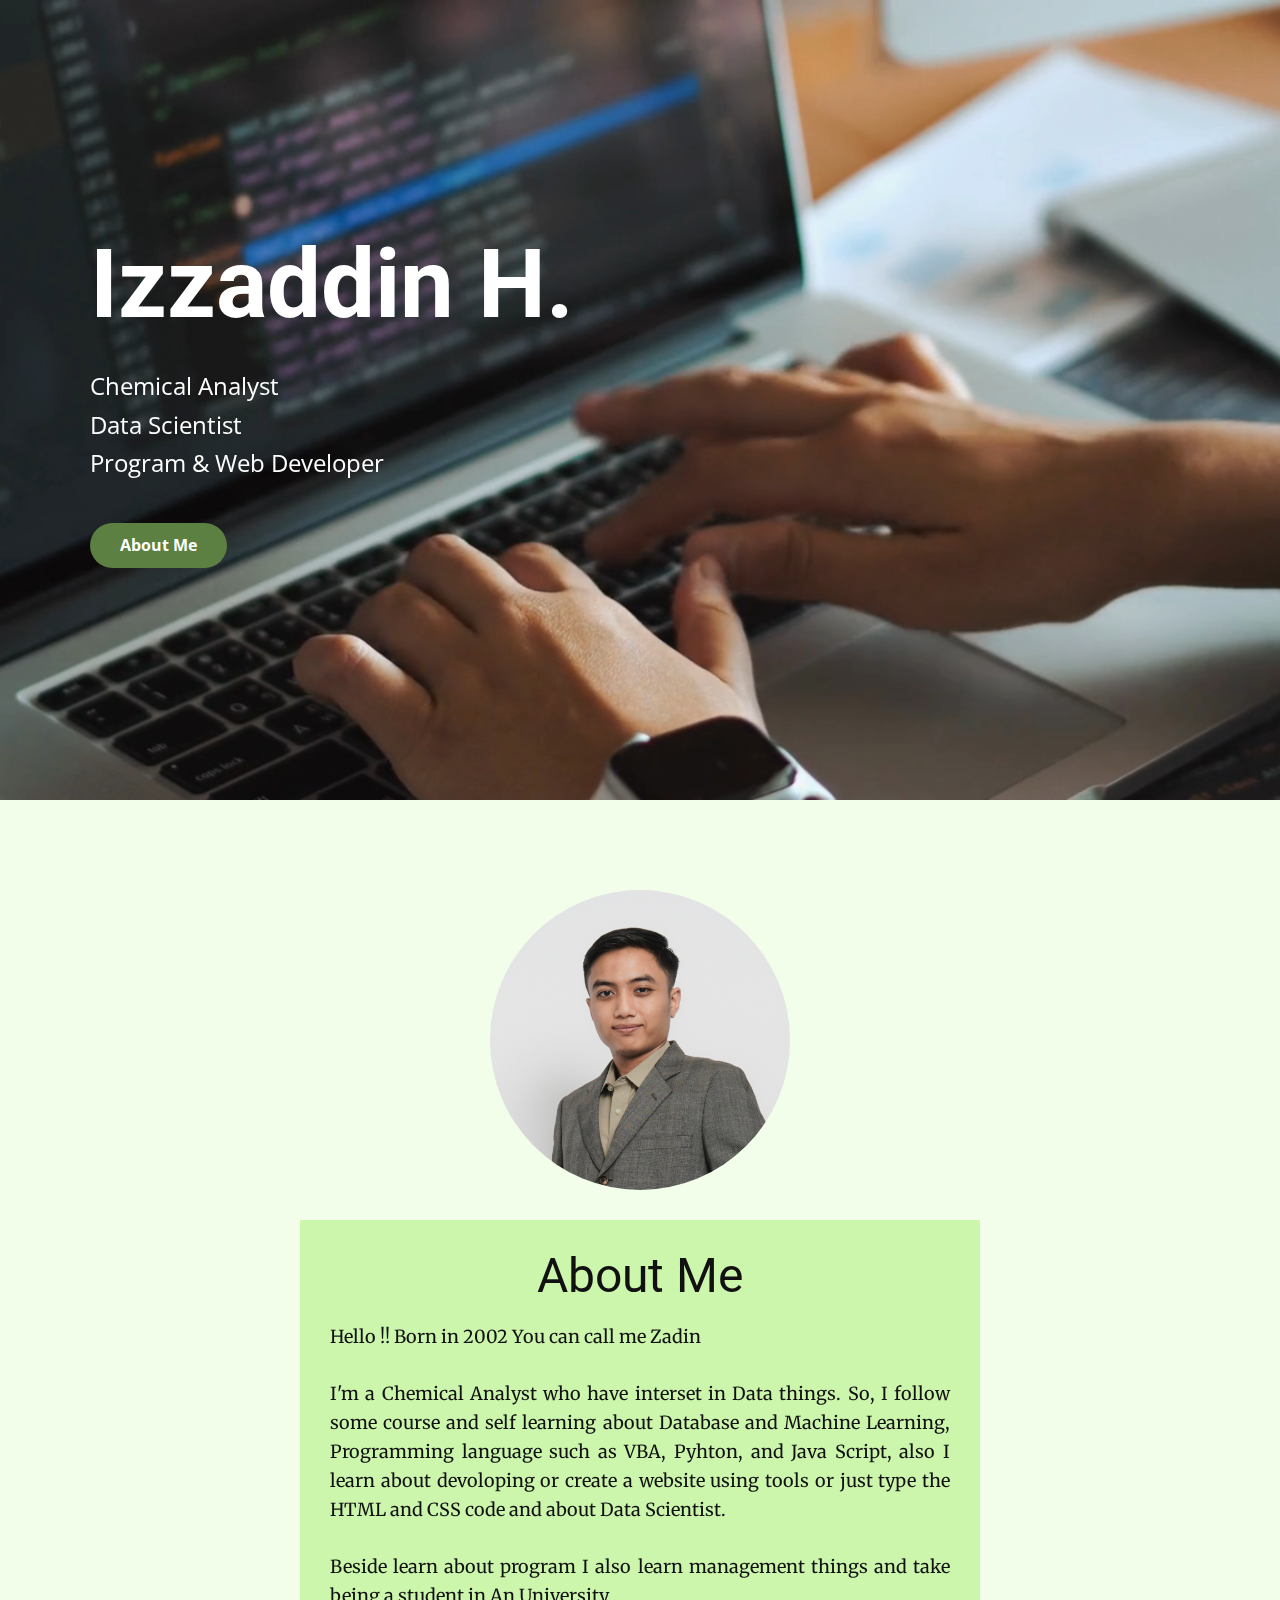
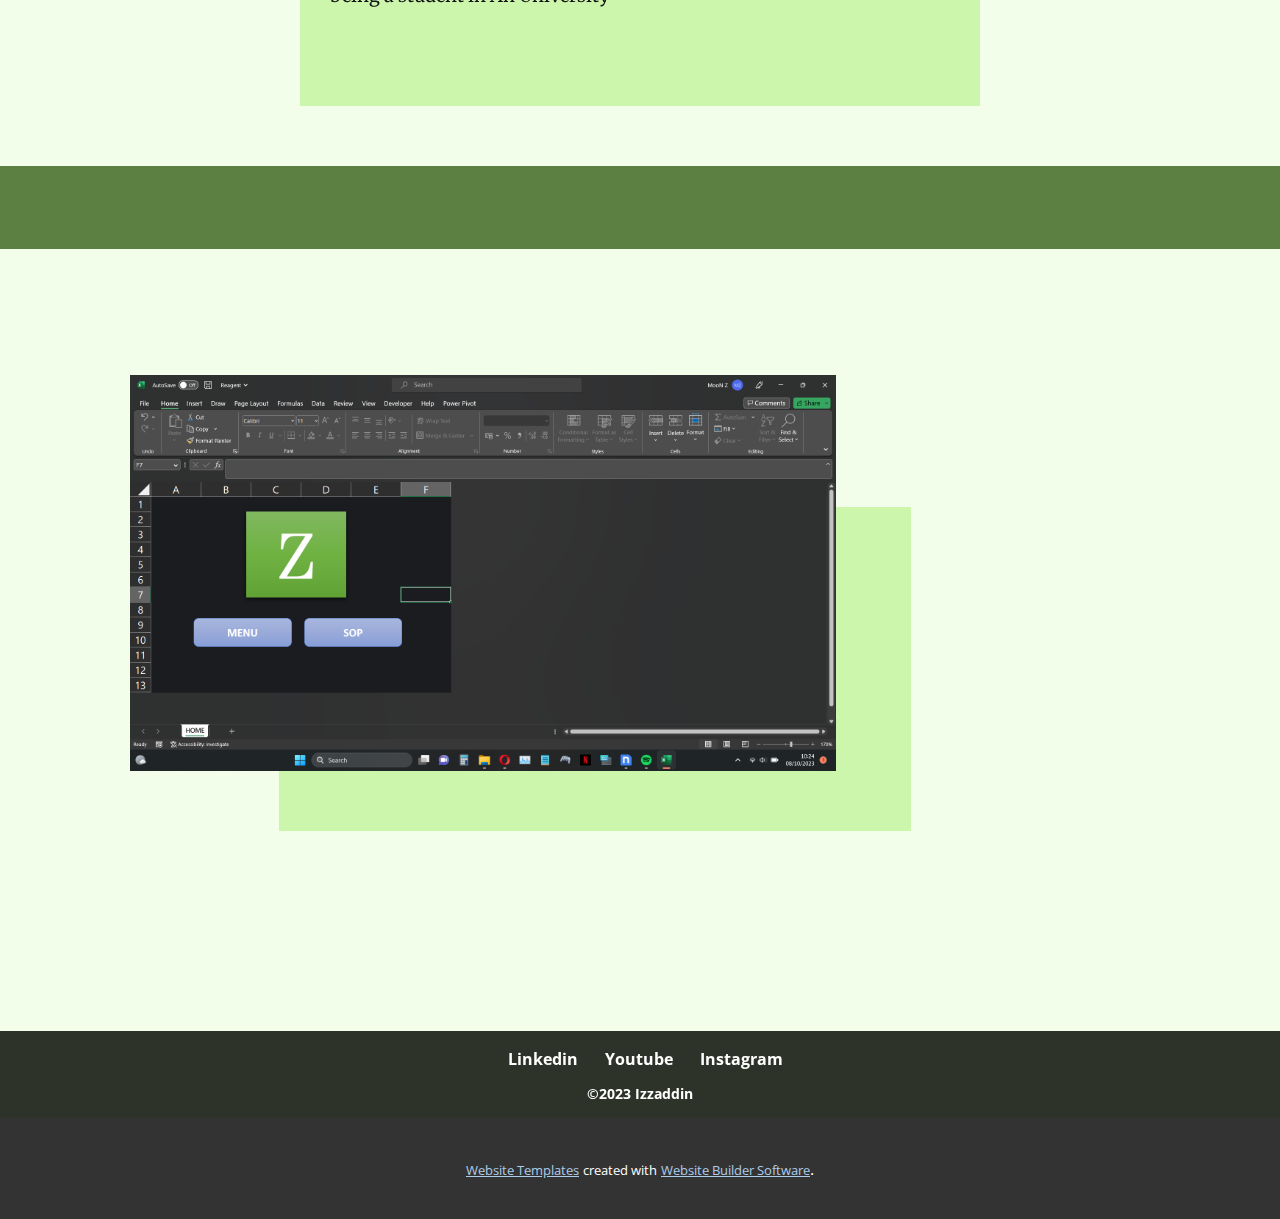
==== index.html @ aa5b0ee8 "Update index.html" ====
<!DOCTYPE html>
<html style="font-size: 16px;" lang="en"><head>
    <meta name="viewport" content="width=device-width, initial-scale=1.0">
    <meta charset="utf-8">
    <meta name="keywords" content="About Me, My Portofolio, Follow Me">
    <meta name="description" content="">
    <title>Home</title>
    <link rel="stylesheet" href="nicepage.css" media="screen">
<link rel="stylesheet" href="Home.css" media="screen">
    <script class="u-script" type="text/javascript" src="jquery.js" defer=""></script>
    <script class="u-script" type="text/javascript" src="nicepage.js" defer=""></script>
    <meta name="generator" content="Nicepage 5.19.2, nicepage.com">
    <link id="u-theme-google-font" rel="stylesheet" href="https://fonts.googleapis.com/css?family=Roboto:100,100i,300,300i,400,400i,500,500i,700,700i,900,900i|Open+Sans:300,300i,400,400i,500,500i,600,600i,700,700i,800,800i">
    <link id="u-page-google-font" rel="stylesheet" href="https://fonts.googleapis.com/css?family=Merriweather:300,300i,400,400i,700,700i,900,900i">
    
    
    
    
    
    
    
    <script type="application/ld+json">{
		"@context": "http://schema.org",
		"@type": "Organization",
		"name": ""
}</script>
    <meta name="theme-color" content="#478ac9">
    <meta property="og:title" content="Home">
    <meta property="og:type" content="website">
  <meta data-intl-tel-input-cdn-path="intlTelInput/"></head>
  <body data-home-page="Home.html" data-home-page-title="Home" data-path-to-root="./" class="u-body u-overlap u-xl-mode" data-lang="en">
    <section class="u-align-left u-clearfix u-uploaded-video u-video u-section-1" src="" id="sec-8041">
      <div class="u-background-video u-expanded" style="">
        <div class="embed-responsive">
          <video class="embed-responsive-item" data-autoplay="1" loop="" muted="1" autoplay="autoplay" playsinline="">
            <source src="files/Cover-720.mp4" type="video/mp4">
            <p>Your browser does not support HTML5 video.</p>
          </video>
        </div>
        <div class="u-video-shading"></div>
      </div>
      <div class="u-clearfix u-sheet u-valign-middle u-sheet-1">
        <h1 class="u-text u-text-body-alt-color u-text-default u-title u-text-1">Izzaddin H.</h1>
        <p class="u-large-text u-text u-text-body-alt-color u-text-variant u-text-2">Chemical Analyst<br>Data Scientist<br>Program &amp; Web Developer
        </p>



        <!-- Trigger/Open The Modal -->
<button id="myBtn" class="u-border-none u-btn u-btn-round u-button-style u-hover-palette-4-light-1 u-palette-4-dark-2 u-radius-50 u-text-hover-black u-btn-1">About Me</button>

<!-- The Modal -->
<div id="myModal" class="u-clearfix u-palette-4-light-3 u-section-2 modal">

  <!-- Modal content -->
  <div class="modal-content">
    <span class="close">&times;</span>
    <div class="u-clearfix u-sheet u-valign-middle u-sheet-1">
        <div class="custom-expanded data-layout-selected u-clearfix u-gutter-0 u-layout-wrap u-layout-wrap-1">
          <div class="u-gutter-0 u-layout">
            <div class="u-layout-col">
              <div class="u-align-center u-container-style u-layout-cell u-shape-rectangle u-size-30 u-layout-cell-1">
                <div class="u-container-layout u-valign-middle u-container-layout-1">
                  <div alt="" class="u-image u-image-circle u-image-1" src="" data-image-width="1080" data-image-height="1080"></div>
                </div>
              </div>
              <div class="u-container-style u-layout-cell u-palette-4-light-2 u-size-30 u-layout-cell-2">
                <div class="u-container-layout u-container-layout-2">
    <h2 class="u-align-left u-text u-text-default u-text-1">About Me</h2>
                  <p class="u-align-justify u-custom-font u-font-merriweather u-text u-text-2">Hello !! Born in 2002 You can call me Zadin<br>
                    <br>I'm a Chemical Analyst who have interset in Data things. So, I follow some course and self learning about Database and Machine Learning, Programming language such as VBA, Pyhton, and Java Script, also I learn about devoloping or create a website using tools or just type the HTML and CSS code and about Data Scientist. <br>
                    <br>Beside learn about program I also learn management things and take being a student in An University&nbsp;
                  </p>
  </div>

</div>




      </div>
    </section>
    <section class="u-clearfix u-palette-4-light-3 u-section-2" id="sec-87c2">
      <div class="u-clearfix u-sheet u-valign-middle-lg u-valign-middle-md u-valign-middle-sm u-valign-middle-xl u-sheet-1">
        <div class="data-layout-selected u-clearfix u-expanded-width-xs u-gutter-0 u-layout-wrap u-layout-wrap-1">
          <div class="u-gutter-0 u-layout">
            <div class="u-layout-col">
              <div class="u-align-center u-container-style u-layout-cell u-shape-rectangle u-size-30 u-layout-cell-1">
                <div class="u-container-layout u-valign-middle u-container-layout-1">
                  <div alt="" class="u-image u-image-circle u-image-1" src="" data-image-width="1080" data-image-height="1080"></div>
                </div>
              </div>
              <div class="u-container-style u-layout-cell u-palette-4-light-2 u-size-30 u-layout-cell-2">
                <div class="u-container-layout u-container-layout-2">
                  <h2 class="u-align-left u-text u-text-default u-text-1">About Me</h2>
                  <p class="u-align-justify u-custom-font u-font-merriweather u-text u-text-2">Hello !! Born in 2002 You can call me Zadin<br>
                    <br>I'm a Chemical Analyst who have interset in Data things. So, I follow some course and self learning about Database and Machine Learning, Programming language such as VBA, Pyhton, and Java Script, also I learn about devoloping or create a website using tools or just type the HTML and CSS code and about Data Scientist. <br>
                    <br>Beside learn about program I also learn management things and take being a student in An University&nbsp;
                  </p>
                </div>
              </div>
            </div>
          </div>
        </div>
      </div>
    </section>
    <section class="u-align-center u-clearfix u-palette-4-dark-2 u-section-3" id="carousel_3c12">
      <div class="u-clearfix u-sheet u-valign-middle-lg u-valign-middle-sm u-valign-middle-xs u-sheet-1">
        <h2 class="u-custom-font u-font-merriweather u-text u-text-default u-text-palette-4-light-3 u-text-1" data-animation-name="customAnimationIn" data-animation-duration="500">Last</h2>
        <h2 class="u-custom-font u-font-merriweather u-text u-text-default u-text-palette-4-light-3 u-text-2" data-animation-name="customAnimationIn" data-animation-duration="500" data-animation-delay="200">Case</h2>
      </div>
    </section>
    <section class="u-align-center u-clearfix u-palette-4-light-3 u-section-4" id="sec-4f89">
      <div class="u-clearfix u-sheet u-sheet-1">
        <h2 class="u-align-left u-custom-font u-font-merriweather u-text u-text-1" data-animation-name="customAnimationIn" data-animation-duration="4000">Case 1</h2>
        <h5 class="u-align-left u-custom-font u-font-merriweather u-text u-text-2" data-animation-name="customAnimationIn" data-animation-duration="1500" data-animation-delay="1000">Special Database For Chemical Storage</h5>
        <div class="custom-expanded u-palette-4-light-2 u-shape u-shape-rectangle u-shape-1"></div>
        <div class="custom-expanded u-carousel u-carousel-duration-500 u-gallery u-gallery-slider u-layout-carousel u-lightbox u-no-transition u-show-text-none u-gallery-1" id="carousel-e844" data-interval="3000" data-u-ride="carousel">
          <ol class="u-absolute-hcenter u-carousel-indicators u-hidden u-carousel-indicators-1">
            <li data-u-target="#carousel-e844" data-u-slide-to="0" class="u-active u-grey-70 u-shape-circle" style="width: 10px; height: 10px;"></li>
            <li data-u-target="#carousel-e844" data-u-slide-to="1" class="u-grey-70 u-shape-circle" style="width: 10px; height: 10px;"></li>
            <li data-u-target="#carousel-e844" data-u-slide-to="2" class="u-grey-70 u-shape-circle" style="width: 10px; height: 10px;"></li>
            <li data-u-target="#carousel-e844" data-u-slide-to="3" class="u-grey-70 u-shape-circle" style="width: 10px; height: 10px;"></li>
          </ol>
          <div class="u-carousel-inner u-gallery-inner" role="listbox">
            <div class="u-active u-carousel-item u-gallery-item u-carousel-item-1">
              <div class="u-back-slide" data-image-width="1920" data-image-height="1080">
                <img class="u-back-image u-expanded u-back-image-1" src="images/Screenshot28.png">
              </div>
              <div class="u-align-center u-over-slide u-shading u-valign-bottom-lg u-valign-bottom-md u-valign-bottom-sm u-valign-bottom-xl u-over-slide-1"></div>
            </div>
            <div class="u-carousel-item u-gallery-item u-carousel-item-2">
              <div class="u-back-slide" data-image-width="1920" data-image-height="1080">
                <img class="u-back-image u-expanded" src="images/Screenshot30.png">
              </div>
              <div class="u-align-center u-over-slide u-shading u-valign-bottom-lg u-valign-bottom-md u-valign-bottom-sm u-valign-bottom-xl u-over-slide-2">
                <h3 class="u-gallery-heading">Sample Title</h3>
                <p class="u-gallery-text">Sample Text</p>
              </div>
            </div>
            <div class="u-carousel-item u-gallery-item u-carousel-item-3" data-image-width="1920" data-image-height="1080">
              <div class="u-back-slide">
                <img class="u-back-image u-expanded u-back-image-3" src="images/Screenshot29.png">
              </div>
              <div class="u-align-center u-over-slide u-shading u-valign-bottom-lg u-valign-bottom-md u-valign-bottom-sm u-valign-bottom-xl u-over-slide-3">
                <h3 class="u-gallery-heading">Sample Title</h3>
                <p class="u-gallery-text">Sample Text</p>
              </div>
              <style data-mode="XL" data-visited="true"></style>
              <style data-mode="LG" data-visited="true"></style>
              <style data-mode="MD" data-visited="true"></style>
              <style data-mode="SM" data-visited="true"></style>
              <style data-mode="XS" data-visited="true"></style>
            </div>
            <div class="u-carousel-item u-gallery-item u-carousel-item-4" data-image-width="1920" data-image-height="1080">
              <div class="u-back-slide">
                <img class="u-back-image u-expanded" src="images/Screenshot31.png">
              </div>
              <div class="u-align-center u-over-slide u-shading u-valign-bottom-lg u-valign-bottom-md u-valign-bottom-sm u-valign-bottom-xl u-over-slide-4">
                <h3 class="u-gallery-heading">Sample Title</h3>
                <p class="u-gallery-text">Sample Text</p>
              </div>
              <style data-mode="XL" data-visited="true"></style>
              <style data-mode="LG" data-visited="true"></style>
              <style data-mode="MD" data-visited="true"></style>
              <style data-mode="SM" data-visited="true"></style>
              <style data-mode="XS" data-visited="true"></style>
            </div>
          </div>
          <a class="u-absolute-vcenter u-carousel-control u-carousel-control-prev u-grey-70 u-hidden u-icon-circle u-opacity u-opacity-70 u-spacing-10 u-text-white u-carousel-control-1" href="#carousel-e844" role="button" data-u-slide="prev">
            <span aria-hidden="true">
              <svg viewBox="0 0 451.847 451.847"><path d="M97.141,225.92c0-8.095,3.091-16.192,9.259-22.366L300.689,9.27c12.359-12.359,32.397-12.359,44.751,0
c12.354,12.354,12.354,32.388,0,44.748L173.525,225.92l171.903,171.909c12.354,12.354,12.354,32.391,0,44.744
c-12.354,12.365-32.386,12.365-44.745,0l-194.29-194.281C100.226,242.115,97.141,234.018,97.141,225.92z"></path></svg>
            </span>
            <span class="sr-only">
              <svg viewBox="0 0 451.847 451.847"><path d="M97.141,225.92c0-8.095,3.091-16.192,9.259-22.366L300.689,9.27c12.359-12.359,32.397-12.359,44.751,0
c12.354,12.354,12.354,32.388,0,44.748L173.525,225.92l171.903,171.909c12.354,12.354,12.354,32.391,0,44.744
c-12.354,12.365-32.386,12.365-44.745,0l-194.29-194.281C100.226,242.115,97.141,234.018,97.141,225.92z"></path></svg>
            </span>
          </a>
          <a class="u-absolute-vcenter u-carousel-control u-carousel-control-next u-grey-70 u-hidden u-icon-circle u-opacity u-opacity-70 u-spacing-10 u-text-white u-carousel-control-2" href="#carousel-e844" role="button" data-u-slide="next">
            <span aria-hidden="true">
              <svg viewBox="0 0 451.846 451.847"><path d="M345.441,248.292L151.154,442.573c-12.359,12.365-32.397,12.365-44.75,0c-12.354-12.354-12.354-32.391,0-44.744
L278.318,225.92L106.409,54.017c-12.354-12.359-12.354-32.394,0-44.748c12.354-12.359,32.391-12.359,44.75,0l194.287,194.284
c6.177,6.18,9.262,14.271,9.262,22.366C354.708,234.018,351.617,242.115,345.441,248.292z"></path></svg>
            </span>
            <span class="sr-only">
              <svg viewBox="0 0 451.846 451.847"><path d="M345.441,248.292L151.154,442.573c-12.359,12.365-32.397,12.365-44.75,0c-12.354-12.354-12.354-32.391,0-44.744
L278.318,225.92L106.409,54.017c-12.354-12.359-12.354-32.394,0-44.748c12.354-12.359,32.391-12.359,44.75,0l194.287,194.284
c6.177,6.18,9.262,14.271,9.262,22.366C354.708,234.018,351.617,242.115,345.441,248.292z"></path></svg>
            </span>
          </a>
        </div>
      </div>
    </section>
    <section class="u-align-center u-clearfix u-palette-4-light-3 u-section-5" id="sec-1b21">
      <div class="u-clearfix u-sheet u-valign-middle-md u-valign-middle-sm u-valign-middle-xs u-sheet-1">
        <h1 class="u-custom-font u-font-merriweather u-text u-text-default u-text-1" data-animation-name="customAnimationIn" data-animation-duration="500">Soon</h1>
        <h1 class="u-custom-font u-font-merriweather u-text u-text-default u-text-2" data-animation-name="customAnimationIn" data-animation-duration="1000">Case</h1>
        <h1 class="u-custom-font u-font-merriweather u-text u-text-default u-text-3" data-animation-name="customAnimationIn" data-animation-duration="1500">More</h1>
      </div>
    </section>
    <style class="u-overlap-style">.u-overlap:not(.u-sticky-scroll) .u-header {
background-color: #000000 !important
}</style>
    
    
    
    <footer class="u-align-center u-clearfix u-footer u-palette-4-dark-3 u-footer" id="sec-7262"><div class="u-clearfix u-sheet u-valign-middle-xs u-sheet-1">
        <div class="u-list u-list-1">
          <div class="u-repeater u-repeater-1">
            <div class="u-container-style u-list-item u-repeater-item">
              <div class="u-container-layout u-similar-container u-container-layout-1">
                <a href="https://nicepage.com/c/sale-website-templates" class="u-active-none u-align-center u-border-none u-btn u-button-style u-custom-item u-hover-feature u-hover-none u-none u-text-body-alt-color u-text-hover-white u-btn-1">Linkedin</a>
              </div>
            </div>
            <div class="u-container-style u-list-item u-repeater-item">
              <div class="u-container-layout u-similar-container u-container-layout-2">
                <a href="https://nicepage.com/c/sale-website-templates" class="u-active-none u-border-none u-btn u-button-style u-custom-item u-hover-feature u-hover-none u-none u-text-body-alt-color u-text-hover-white u-btn-2">Youtube</a>
              </div>
            </div>
            <div class="u-container-style u-list-item u-repeater-item">
              <div class="u-container-layout u-similar-container u-container-layout-3">
                <a href="https://www.instagram.com/izzaddin_h/" class="u-active-none u-border-none u-btn u-button-style u-custom-item u-hover-feature u-hover-none u-none u-text-body-alt-color u-text-hover-white u-btn-3" target="_blank">Instagram</a>
              </div>
            </div>
          </div>
        </div>
        <p class="u-small-text u-text u-text-variant u-text-white u-text-1">©2023 Izzaddin<br>
        </p>
      </div></footer>
    <section class="u-backlink u-clearfix u-grey-80">
      <a class="u-link" href="https://nicepage.com/website-templates" target="_blank">
        <span>Website Templates</span>
      </a>
      <p class="u-text">
        <span>created with</span>
      </p>
      <a class="u-link" href="" target="_blank">
        <span>Website Builder Software</span>
      </a>. 
    </section>
  
<script>
// Get the modal
var modal = document.getElementById("myModal");

// Get the button that opens the modal
var btn = document.getElementById("myBtn");

// Get the <span> element that closes the modal
var span = document.getElementsByClassName("close")[0];

// When the user clicks the button, open the modal 
btn.onclick = function() {
  modal.style.display = "block";
}

// When the user clicks on <span> (x), close the modal
span.onclick = function() {
  modal.style.display = "none";
}

// When the user clicks anywhere outside of the modal, close it
window.onclick = function(event) {
  if (event.target == modal) {
    modal.style.display = "none";
  }
}
</script>
  
</body></html>
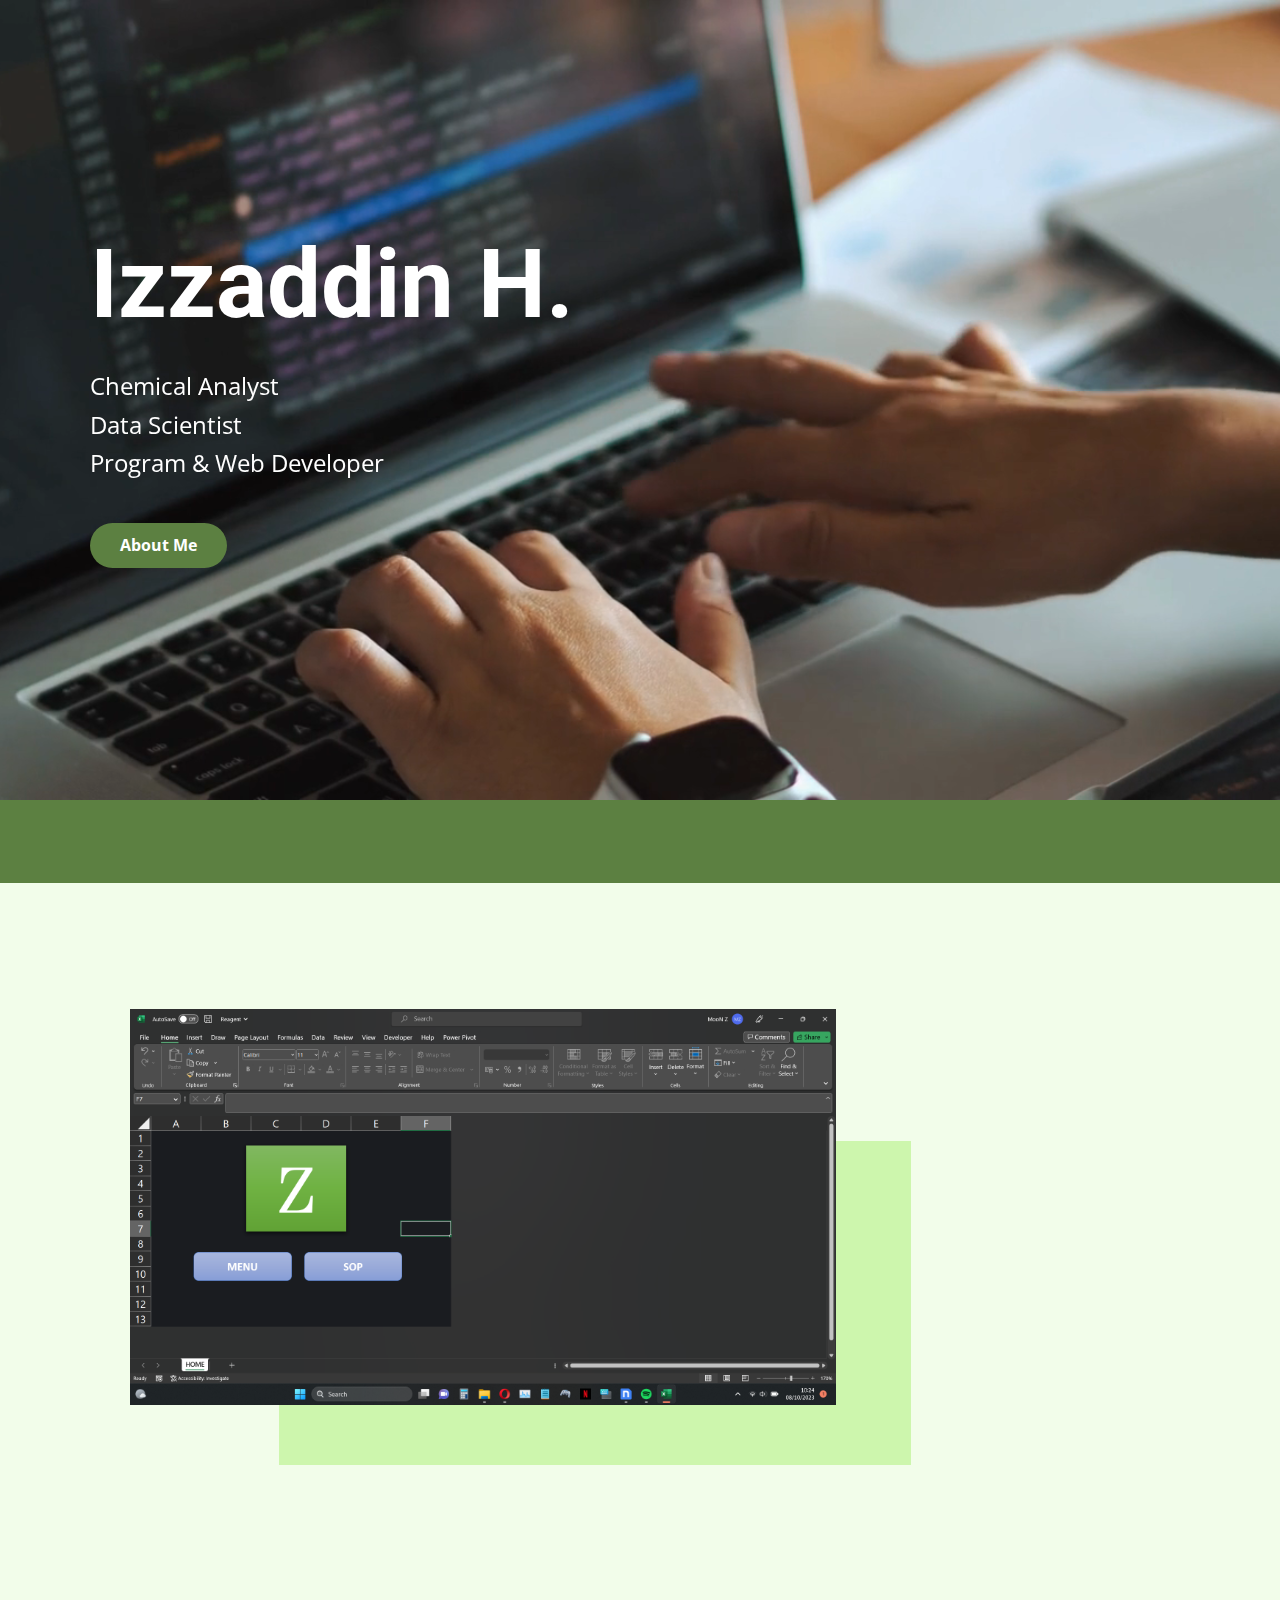
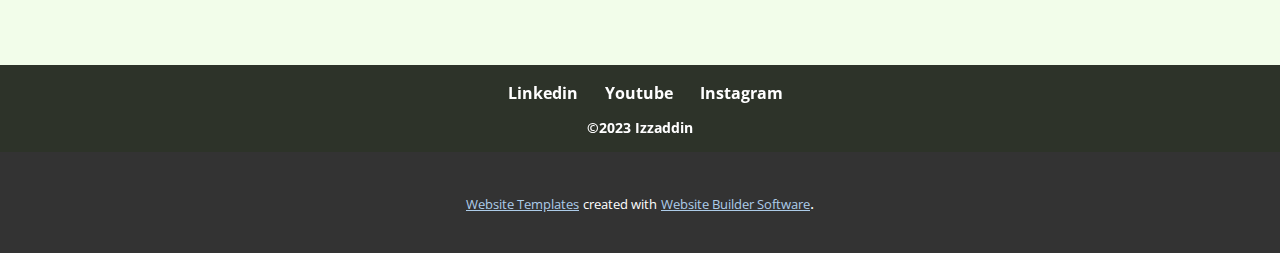
==== commit 142d8b54: "Update index.html" ====
--- a/index.html
+++ b/index.html
@@ -80,30 +80,7 @@
 
       </div>
     </section>
-    <section class="u-clearfix u-palette-4-light-3 u-section-2" id="sec-87c2">
-      <div class="u-clearfix u-sheet u-valign-middle-lg u-valign-middle-md u-valign-middle-sm u-valign-middle-xl u-sheet-1">
-        <div class="data-layout-selected u-clearfix u-expanded-width-xs u-gutter-0 u-layout-wrap u-layout-wrap-1">
-          <div class="u-gutter-0 u-layout">
-            <div class="u-layout-col">
-              <div class="u-align-center u-container-style u-layout-cell u-shape-rectangle u-size-30 u-layout-cell-1">
-                <div class="u-container-layout u-valign-middle u-container-layout-1">
-                  <div alt="" class="u-image u-image-circle u-image-1" src="" data-image-width="1080" data-image-height="1080"></div>
-                </div>
-              </div>
-              <div class="u-container-style u-layout-cell u-palette-4-light-2 u-size-30 u-layout-cell-2">
-                <div class="u-container-layout u-container-layout-2">
-                  <h2 class="u-align-left u-text u-text-default u-text-1">About Me</h2>
-                  <p class="u-align-justify u-custom-font u-font-merriweather u-text u-text-2">Hello !! Born in 2002 You can call me Zadin<br>
-                    <br>I'm a Chemical Analyst who have interset in Data things. So, I follow some course and self learning about Database and Machine Learning, Programming language such as VBA, Pyhton, and Java Script, also I learn about devoloping or create a website using tools or just type the HTML and CSS code and about Data Scientist. <br>
-                    <br>Beside learn about program I also learn management things and take being a student in An University&nbsp;
-                  </p>
-                </div>
-              </div>
-            </div>
-          </div>
-        </div>
-      </div>
-    </section>
+    
     <section class="u-align-center u-clearfix u-palette-4-dark-2 u-section-3" id="carousel_3c12">
       <div class="u-clearfix u-sheet u-valign-middle-lg u-valign-middle-sm u-valign-middle-xs u-sheet-1">
         <h2 class="u-custom-font u-font-merriweather u-text u-text-default u-text-palette-4-light-3 u-text-1" data-animation-name="customAnimationIn" data-animation-duration="500">Last</h2>
--- a/nicepage.css
+++ b/nicepage.css
@@ -29374,56 +29374,6 @@
   color: #111111 !important;
   background-color: #d6f9be !important;
 }
-
-
-
-.u-palette-4-light-3z,
-.u-body.u-palette-4-light-3z,
-section.u-palette-4-light-3z:before,
-.u-palette-4-light-3z > .u-audio-main-layout-wrapper:before,
-.u-palette-4-light-3z > .u-container-layout:before,
-.u-palette-4-light-3z > .u-inner-container-layout:before,
-.u-palette-4-light-3z.u-sidenav:before,
-.u-container-layout.u-container-layout.u-palette-4-light-3z:before,
-.u-table-alt-palette-4-light-3 tr:nth-child(even) {
-  color: #111111;
-  background-color: #000000b8;
-}
-.u-input.u-palette-4-light-3z,
-.u-field-input.u-palette-4-light-3z,
-.u-button-style.u-palette-4-light-3z,
-.u-button-style.u-palette-4-light-3z[class*="u-border-"] {
-  color: #111111 !important;
-  background-color: #f2fdea !important;
-}
-.u-button-style.u-palette-4-light-3z:hover,
-.u-button-style.u-palette-4-light-3z[class*="u-border-"]:hover,
-.u-button-style.u-palette-4-light-3z:focus,
-.u-button-style.u-palette-4-light-3z[class*="u-border-"]:focus,
-.u-button-style.u-button-style.u-palette-4-light-3z:active,
-.u-button-style.u-button-style.u-palette-4-light-3z[class*="u-border-"]:active,
-.u-button-style.u-button-style.u-palette-4-light-3z.active,
-.u-button-style.u-button-style.u-palette-4-light-3z[class*="u-border-"].active,
-li.active > .u-button-style.u-button-style.u-palette-4-light-3z,
-li.active > .u-button-style.u-button-style.u-palette-4-light-3z[class*="u-border-"] {
-  color: #111111 !important;
-  background-color: #d6f9be !important;
-}
-
-
-
-
-
-
-
-
-
-
-
-
-
-
-
 .u-hover-palette-4-light-3:hover,
 .u-hover-palette-4-light-3[class*="u-border-"]:hover,
 .u-hover-palette-4-light-3:focus,
@@ -42126,4 +42076,4 @@
 
  /*begin-variables base-font-size*/ 
  html { font-size: 16px; }
- /*end-variables base-font-size*/+ /*end-variables base-font-size*/
--- a/Home.css
+++ b/Home.css
@@ -34,15 +34,6 @@
 }
 
 
-
-
-
-
-
-
-
-
-
 .u-section-1 .u-sheet-1 {
   min-height: 800px;
 }
@@ -193,12 +184,23 @@
 }
 
 @media (max-width: 575px) {
+  .u-section-2 .u-sheet-1 {
+    min-height: 858px;
+  }
+
   .u-section-2 .u-layout-wrap-1 {
-    width: 340px;
+    margin-bottom: 0;
+    margin-right: initial;
+    margin-left: initial;
+    width: auto;
   }
 
   .u-section-2 .u-layout-cell-1 {
-    min-height: 180px;
+    min-height: 276px;
+  }
+
+  .u-section-2 .u-layout-cell-2 {
+    min-height: 522px;
   }
 
   .u-section-2 .u-text-1 {
@@ -650,4 +652,4 @@
     margin-bottom: 35px;
     margin-left: 23px;
   }
-}+}
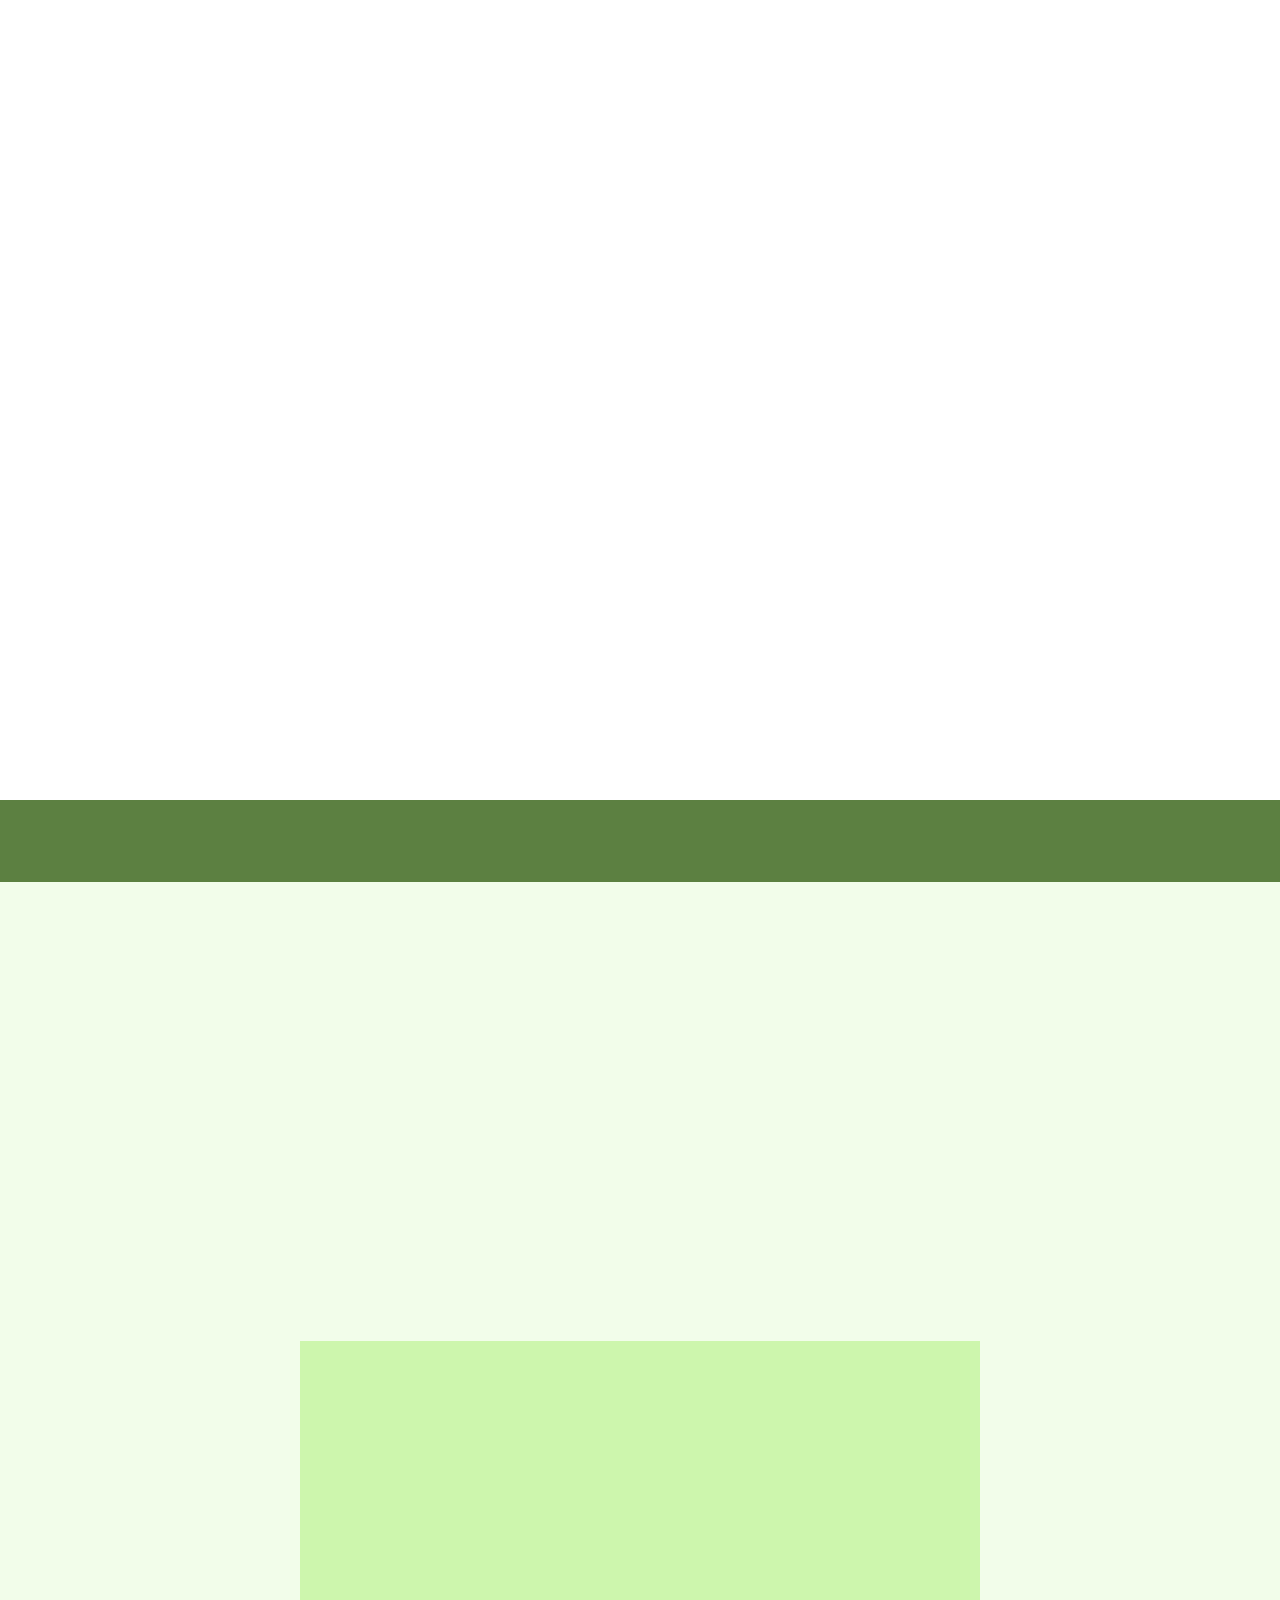
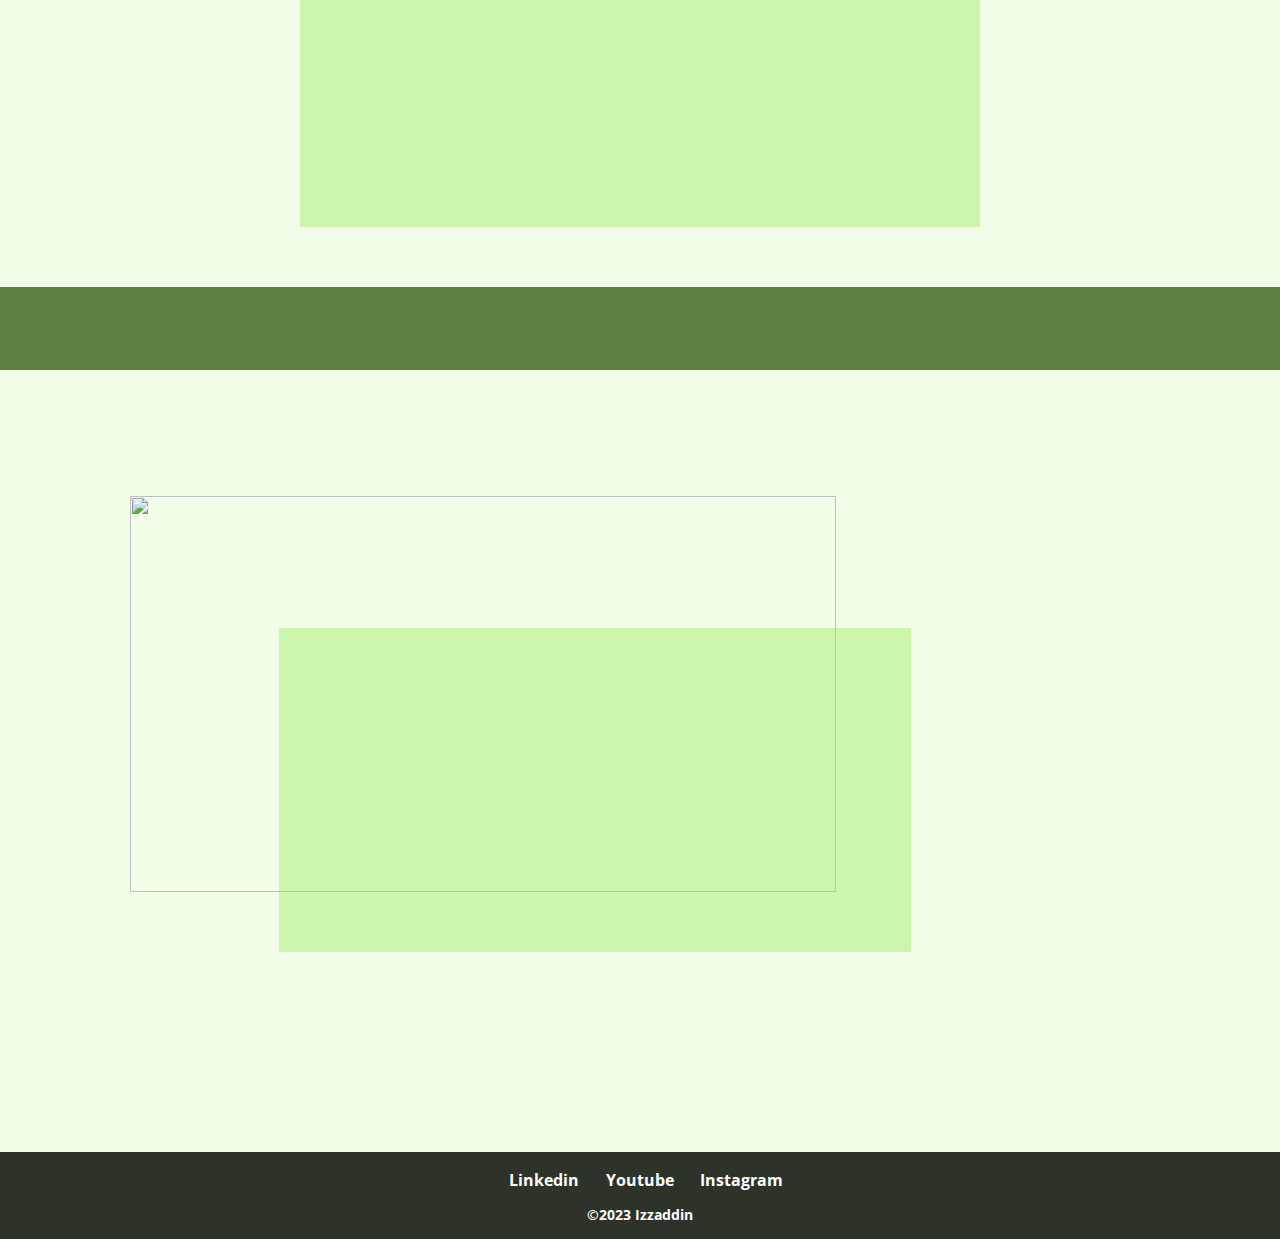
==== commit 65b1c089: "Add files via upload" ====
--- a/index.html
+++ b/index.html
@@ -12,6 +12,8 @@
     <meta name="generator" content="Nicepage 5.19.2, nicepage.com">
     <link id="u-theme-google-font" rel="stylesheet" href="https://fonts.googleapis.com/css?family=Roboto:100,100i,300,300i,400,400i,500,500i,700,700i,900,900i|Open+Sans:300,300i,400,400i,500,500i,600,600i,700,700i,800,800i">
     <link id="u-page-google-font" rel="stylesheet" href="https://fonts.googleapis.com/css?family=Merriweather:300,300i,400,400i,700,700i,900,900i">
+    
+    
     
     
     
@@ -39,55 +41,60 @@
         </div>
         <div class="u-video-shading"></div>
       </div>
-      <div class="u-clearfix u-sheet u-valign-middle u-sheet-1">
+      <div class="u-clearfix u-sheet u-valign-middle-lg u-valign-middle-md u-valign-middle-sm u-valign-middle-xs u-sheet-1">
         <h1 class="u-text u-text-body-alt-color u-text-default u-title u-text-1">Izzaddin H.</h1>
         <p class="u-large-text u-text u-text-body-alt-color u-text-variant u-text-2">Chemical Analyst<br>Data Scientist<br>Program &amp; Web Developer
         </p>
-
-
-
-        <!-- Trigger/Open The Modal -->
-<button id="myBtn" class="u-border-none u-btn u-btn-round u-button-style u-hover-palette-4-light-1 u-palette-4-dark-2 u-radius-50 u-text-hover-black u-btn-1">About Me</button>
-
-<!-- The Modal -->
-<div id="myModal" class="u-clearfix u-palette-4-light-3 u-section-2 modal">
-
-  <!-- Modal content -->
-  <div class="modal-content">
-    <span class="close">&times;</span>
-    <div class="u-clearfix u-sheet u-valign-middle u-sheet-1">
-        <div class="custom-expanded data-layout-selected u-clearfix u-gutter-0 u-layout-wrap u-layout-wrap-1">
+      </div>
+    </section>
+    <section class="u-align-center u-clearfix u-palette-4-dark-2 u-section-2" id="carousel_0b3c">
+      <div class="u-clearfix u-sheet u-valign-middle-md u-valign-middle-xl u-valign-middle-xs u-sheet-1">
+        <h2 class="u-custom-font u-font-merriweather u-text u-text-default u-text-palette-4-light-3 u-text-1" data-animation-name="customAnimationIn" data-animation-duration="500">About</h2>
+        <h2 class="u-custom-font u-font-merriweather u-text u-text-default u-text-palette-4-light-3 u-text-2" data-animation-name="customAnimationIn" data-animation-duration="500" data-animation-delay="200">Me</h2>
+      </div>
+    </section>
+    <section class="u-clearfix u-palette-4-light-3 u-section-3" id="sec-87c2">
+      <div class="u-clearfix u-sheet u-valign-middle-lg u-valign-middle-md u-valign-middle-sm u-valign-middle-xl u-sheet-1">
+        <div class="data-layout-selected u-clearfix u-expanded-width-xs u-gutter-0 u-layout-wrap u-layout-wrap-1">
           <div class="u-gutter-0 u-layout">
             <div class="u-layout-col">
               <div class="u-align-center u-container-style u-layout-cell u-shape-rectangle u-size-30 u-layout-cell-1">
-                <div class="u-container-layout u-valign-middle u-container-layout-1">
-                  <div alt="" class="u-image u-image-circle u-image-1" src="" data-image-width="1080" data-image-height="1080"></div>
+                <div class="u-container-layout u-container-layout-1">
+                  <div alt="" class="u-image u-image-circle u-image-1" src="" data-image-width="1080" data-image-height="1080" data-animation-name="customAnimationIn" data-animation-duration="1500"></div>
+                  <div class="u-social-icons u-spacing-10 u-social-icons-1" data-animation-name="customAnimationIn" data-animation-duration="3000">
+                    <a class="u-social-url" title="Linkedin" target="_blank" href="https://www.linkedin.com/in/izzaddin-h/"><span class="u-file-icon u-icon u-social-facebook u-social-icon u-icon-1"><img src="images/4494497.png" alt=""></span>
+                    </a>
+                    <a class="u-social-url" title="Github" target="_blank" href="https://izzamoon.github.io/Z/"><span class="u-file-icon u-icon u-social-icon u-social-twitter u-icon-2"><img src="images/919847.png" alt=""></span>
+                    </a>
+                    <a class="u-social-url" title="instagram" target="_blank" href="https://www.instagram.com/izzaddin_h/"><span class="u-icon u-social-icon u-social-instagram u-icon-3"><svg class="u-svg-link" preserveAspectRatio="xMidYMin slice" viewBox="0 0 112 112" style=""><use xmlns:xlink="http://www.w3.org/1999/xlink" xlink:href="#svg-ac60"></use></svg><svg class="u-svg-content" viewBox="0 0 112 112" x="0" y="0" id="svg-ac60"><circle fill="currentColor" cx="56.1" cy="56.1" r="55"></circle><path fill="#FFFFFF" d="M55.9,38.2c-9.9,0-17.9,8-17.9,17.9C38,66,46,74,55.9,74c9.9,0,17.9-8,17.9-17.9C73.8,46.2,65.8,38.2,55.9,38.2
+z M55.9,66.4c-5.7,0-10.3-4.6-10.3-10.3c-0.1-5.7,4.6-10.3,10.3-10.3c5.7,0,10.3,4.6,10.3,10.3C66.2,61.8,61.6,66.4,55.9,66.4z"></path><path fill="#FFFFFF" d="M74.3,33.5c-2.3,0-4.2,1.9-4.2,4.2s1.9,4.2,4.2,4.2s4.2-1.9,4.2-4.2S76.6,33.5,74.3,33.5z"></path><path fill="#FFFFFF" d="M73.1,21.3H38.6c-9.7,0-17.5,7.9-17.5,17.5v34.5c0,9.7,7.9,17.6,17.5,17.6h34.5c9.7,0,17.5-7.9,17.5-17.5V38.8
+C90.6,29.1,82.7,21.3,73.1,21.3z M83,73.3c0,5.5-4.5,9.9-9.9,9.9H38.6c-5.5,0-9.9-4.5-9.9-9.9V38.8c0-5.5,4.5-9.9,9.9-9.9h34.5
+c5.5,0,9.9,4.5,9.9,9.9V73.3z"></path></svg></span>
+                    </a>
+                  </div>
                 </div>
               </div>
               <div class="u-container-style u-layout-cell u-palette-4-light-2 u-size-30 u-layout-cell-2">
                 <div class="u-container-layout u-container-layout-2">
-    <h2 class="u-align-left u-text u-text-default u-text-1">About Me</h2>
-                  <p class="u-align-justify u-custom-font u-font-merriweather u-text u-text-2">Hello !! Born in 2002 You can call me Zadin<br>
+                  <h2 class="u-align-left u-text u-text-default u-text-1" data-animation-name="customAnimationIn" data-animation-duration="2500" data-animation-delay="1000">About Me</h2>
+                  <p class="u-align-justify u-custom-font u-font-merriweather u-text u-text-2" data-animation-name="customAnimationIn" data-animation-duration="4000" data-animation-delay="1000">Hello !! Born in 2002 You can call me Zadin<br>
                     <br>I'm a Chemical Analyst who have interset in Data things. So, I follow some course and self learning about Database and Machine Learning, Programming language such as VBA, Pyhton, and Java Script, also I learn about devoloping or create a website using tools or just type the HTML and CSS code and about Data Scientist. <br>
                     <br>Beside learn about program I also learn management things and take being a student in An University&nbsp;
                   </p>
-  </div>
-
-</div>
-
-
-
-
-      </div>
-    </section>
-    
-    <section class="u-align-center u-clearfix u-palette-4-dark-2 u-section-3" id="carousel_3c12">
+                </div>
+              </div>
+            </div>
+          </div>
+        </div>
+      </div>
+    </section>
+    <section class="u-align-center u-clearfix u-palette-4-dark-2 u-section-4" id="carousel_3c12">
       <div class="u-clearfix u-sheet u-valign-middle-lg u-valign-middle-sm u-valign-middle-xs u-sheet-1">
         <h2 class="u-custom-font u-font-merriweather u-text u-text-default u-text-palette-4-light-3 u-text-1" data-animation-name="customAnimationIn" data-animation-duration="500">Last</h2>
         <h2 class="u-custom-font u-font-merriweather u-text u-text-default u-text-palette-4-light-3 u-text-2" data-animation-name="customAnimationIn" data-animation-duration="500" data-animation-delay="200">Case</h2>
       </div>
     </section>
-    <section class="u-align-center u-clearfix u-palette-4-light-3 u-section-4" id="sec-4f89">
+    <section class="u-align-center u-clearfix u-palette-4-light-3 u-section-5" id="sec-4f89">
       <div class="u-clearfix u-sheet u-sheet-1">
         <h2 class="u-align-left u-custom-font u-font-merriweather u-text u-text-1" data-animation-name="customAnimationIn" data-animation-duration="4000">Case 1</h2>
         <h5 class="u-align-left u-custom-font u-font-merriweather u-text u-text-2" data-animation-name="customAnimationIn" data-animation-duration="1500" data-animation-delay="1000">Special Database For Chemical Storage</h5>
@@ -171,7 +178,7 @@
         </div>
       </div>
     </section>
-    <section class="u-align-center u-clearfix u-palette-4-light-3 u-section-5" id="sec-1b21">
+    <section class="u-align-center u-clearfix u-palette-4-light-3 u-section-6" id="sec-1b21">
       <div class="u-clearfix u-sheet u-valign-middle-md u-valign-middle-sm u-valign-middle-xs u-sheet-1">
         <h1 class="u-custom-font u-font-merriweather u-text u-text-default u-text-1" data-animation-name="customAnimationIn" data-animation-duration="500">Soon</h1>
         <h1 class="u-custom-font u-font-merriweather u-text u-text-default u-text-2" data-animation-name="customAnimationIn" data-animation-duration="1000">Case</h1>
@@ -184,22 +191,23 @@
     
     
     
-    <footer class="u-align-center u-clearfix u-footer u-palette-4-dark-3 u-footer" id="sec-7262"><div class="u-clearfix u-sheet u-valign-middle-xs u-sheet-1">
-        <div class="u-list u-list-1">
+    
+    <footer class="u-align-center u-clearfix u-footer u-palette-4-dark-3 u-footer" id="sec-7262"><div class="u-clearfix u-sheet u-sheet-1">
+        <div class="u-align-center-xs u-list u-list-1">
           <div class="u-repeater u-repeater-1">
-            <div class="u-container-style u-list-item u-repeater-item">
+            <div class="u-container-align-center u-container-style u-list-item u-repeater-item">
               <div class="u-container-layout u-similar-container u-container-layout-1">
                 <a href="https://nicepage.com/c/sale-website-templates" class="u-active-none u-align-center u-border-none u-btn u-button-style u-custom-item u-hover-feature u-hover-none u-none u-text-body-alt-color u-text-hover-white u-btn-1">Linkedin</a>
               </div>
             </div>
-            <div class="u-container-style u-list-item u-repeater-item">
+            <div class="u-container-align-center u-container-style u-list-item u-repeater-item">
               <div class="u-container-layout u-similar-container u-container-layout-2">
-                <a href="https://nicepage.com/c/sale-website-templates" class="u-active-none u-border-none u-btn u-button-style u-custom-item u-hover-feature u-hover-none u-none u-text-body-alt-color u-text-hover-white u-btn-2">Youtube</a>
-              </div>
-            </div>
-            <div class="u-container-style u-list-item u-repeater-item">
+                <a href="https://nicepage.com/c/sale-website-templates" class="u-active-none u-align-center u-border-none u-btn u-button-style u-custom-item u-hover-feature u-hover-none u-none u-text-body-alt-color u-text-hover-white u-btn-2">Youtube</a>
+              </div>
+            </div>
+            <div class="u-container-align-center u-container-style u-list-item u-repeater-item">
               <div class="u-container-layout u-similar-container u-container-layout-3">
-                <a href="https://www.instagram.com/izzaddin_h/" class="u-active-none u-border-none u-btn u-button-style u-custom-item u-hover-feature u-hover-none u-none u-text-body-alt-color u-text-hover-white u-btn-3" target="_blank">Instagram</a>
+                <a href="https://www.instagram.com/izzaddin_h/" class="u-active-none u-align-center u-border-none u-btn u-button-style u-custom-item u-hover-feature u-hover-none u-none u-text-body-alt-color u-text-hover-white u-btn-3" target="_blank">Instagram</a>
               </div>
             </div>
           </div>
@@ -207,44 +215,5 @@
         <p class="u-small-text u-text u-text-variant u-text-white u-text-1">©2023 Izzaddin<br>
         </p>
       </div></footer>
-    <section class="u-backlink u-clearfix u-grey-80">
-      <a class="u-link" href="https://nicepage.com/website-templates" target="_blank">
-        <span>Website Templates</span>
-      </a>
-      <p class="u-text">
-        <span>created with</span>
-      </p>
-      <a class="u-link" href="" target="_blank">
-        <span>Website Builder Software</span>
-      </a>. 
-    </section>
   
-<script>
-// Get the modal
-var modal = document.getElementById("myModal");
-
-// Get the button that opens the modal
-var btn = document.getElementById("myBtn");
-
-// Get the <span> element that closes the modal
-var span = document.getElementsByClassName("close")[0];
-
-// When the user clicks the button, open the modal 
-btn.onclick = function() {
-  modal.style.display = "block";
-}
-
-// When the user clicks on <span> (x), close the modal
-span.onclick = function() {
-  modal.style.display = "none";
-}
-
-// When the user clicks anywhere outside of the modal, close it
-window.onclick = function(event) {
-  if (event.target == modal) {
-    modal.style.display = "none";
-  }
-}
-</script>
-  
-</body></html>
+</body></html>--- a/nicepage.css
+++ b/nicepage.css
@@ -41840,7 +41840,6 @@
 }
 
 .u-footer .u-repeater-1 {
-  min-height: 46px;
   grid-template-columns: calc(33.3333% - 3.33333px) calc(33.3333% - 3.33333px) calc(33.3333% - 3.33333px);
   grid-gap: 5px 5px;
 }
@@ -41853,9 +41852,9 @@
   transition-duration: 1.25s;
   text-shadow: 0px 0px 0px rgba(0,0,0,0);
   box-shadow: 0px 0 0 0 rgba(0,0,0,0);
+  font-weight: 700;
   transform: translateX(0px) translateY(0px) scale(1) rotate(0deg);
-  font-weight: 700;
-  margin: 0 -1px;
+  margin: 0 auto;
   padding: 0;
 }
 
@@ -41868,7 +41867,7 @@
   text-shadow: 0px 0px 0px rgba(0,0,0,0);
   box-shadow: 0px 0 0 0 rgba(0,0,0,0);
   font-weight: 700;
-  margin: 0 auto 0 0;
+  margin: 0 auto;
   padding: 0;
 }
 
@@ -41881,7 +41880,7 @@
   text-shadow: 0px 0px 0px rgba(0,0,0,0);
   box-shadow: 0px 0 0 0 rgba(0,0,0,0);
   font-weight: 700;
-  margin: 0 auto 0 0;
+  margin: 0 auto;
   padding: 0;
 }
 
@@ -41890,38 +41889,69 @@
   width: 417px;
   margin: 0 auto 9px;
 }
-@media (max-width: 1199px) {
+
+@media (max-width: 991px) {
+  .u-footer .u-list-1 {
+    width: 425px;
+  }
+
   .u-footer .u-repeater-1 {
+    grid-auto-columns: calc(33.3333% - 3.33333px);
+  }
+}
+@media (max-width: 767px) {
+  .u-footer .u-sheet-1 {
+    min-height: 88px;
+  }
+
+  .u-footer .u-list-1 {
+    margin-top: 6px;
+  }
+
+  .u-footer .u-repeater-1 {
+    grid-template-columns: 33.3333% 33.3333% 33.3333%;
+    grid-gap: 0px 0px;
+    grid-auto-columns: 33.3333%;
     min-height: 46px;
+  }
+
+  .u-footer .u-text-1 {
+    margin-bottom: 13px;
+  }
+}
+@media (max-width: 575px) {
+  .u-footer .u-sheet-1 {
+    min-height: 104px;
+  }
+
+  .u-footer .u-list-1 {
+    width: 287px;
+    margin-top: 15px;
+  }
+
+  .u-footer .u-repeater-1 {
+    min-height: 42px;
+  }
+
+  .u-footer .u-container-layout-1 {
+    padding-bottom: 6px;
   }
 
   .u-footer .u-btn-1 {
-    margin-left: -1px;
-    margin-right: -1px;
-  }
-}
-@media (max-width: 991px) {
-  .u-footer .u-repeater-1 {
-    min-height: 146px;
-    grid-template-columns: calc(50% - 2.5px) calc(50% - 2.5px);
-  }
-}
-@media (max-width: 767px) {
-  .u-footer .u-repeater-1 {
-    grid-template-columns: 100%;
-  }
-}
-@media (max-width: 575px) {
-  .u-footer .u-btn-2 {
-    transform: translateX(0px) translateY(0px) scale(1) rotate(0deg);
+    margin-left: 0;
   }
 
-  .u-footer .u-btn-3 {
-    transform: translateX(0px) translateY(0px) scale(1) rotate(0deg);
+  .u-footer .u-container-layout-2 {
+    padding-bottom: 6px;
+  }
+
+  .u-footer .u-container-layout-3 {
+    padding-bottom: 6px;
   }
 
   .u-footer .u-text-1 {
-    width: 340px;
+    width: auto;
+    margin: 9px 0 16px;
   }
 }
 .u-footer .u-btn-1, .u-footer .u-btn-1:before, .u-footer .u-btn-1 > .u-container-layout:before {
@@ -42076,4 +42106,4 @@
 
  /*begin-variables base-font-size*/ 
  html { font-size: 16px; }
- /*end-variables base-font-size*/
+ /*end-variables base-font-size*/--- a/Home.css
+++ b/Home.css
@@ -1,39 +1,3 @@
-/* Modal Content */
-.modal-content {
-  background-color: #f2fdea;
-  margin: auto;
-  padding: 20px;
-  width: 80%;
-}
-
-.modal {
-  display: none; /* Hidden by default */
-  position: fixed; /* Stay in place */
-  z-index: 1; /* Sit on top */
-  padding-top: 100px; /* Location of the box */
-  left: 0;
-  top: 0;
-  width: 100%; /* Full width */
-  height: 100%; /* Full height */
-  overflow: auto; /* Enable scroll if needed */
-}
-
-/* The Close Button */
-.close {
-  color: #626262;
-  float: right;
-  font-size: 75px;
-  font-weight: bold;
-}
-
-.close:hover,
-.close:focus {
-  color: #000;
-  text-decoration: none;
-  cursor: pointer;
-}
-
-
 .u-section-1 .u-sheet-1 {
   min-height: 800px;
 }
@@ -42,18 +6,11 @@
   font-size: 6rem;
   font-weight: 700;
   text-transform: none;
-  margin: 60px auto 0 20px;
+  margin: 232px auto 0 20px;
 }
 
 .u-section-1 .u-text-2 {
-  margin: 30px 97px 0 20px;
-}
-
-.u-section-1 .u-btn-1 {
-  background-image: none;
-  font-weight: 700;
-  text-transform: none;
-  margin: 40px 20px 60px;
+  margin: 30px 97px 60px 20px;
 }
 
 @media (max-width: 1199px) {
@@ -62,15 +19,13 @@
   }
 
   .u-section-1 .u-text-1 {
+    width: auto;
+    margin-top: 60px;
     margin-left: 0;
   }
 
   .u-section-1 .u-text-2 {
-    margin-right: 0;
-    margin-left: 0;
-  }
-
-  .u-section-1 .u-btn-1 {
+    width: auto;
     margin-left: 0;
     margin-right: 0;
   }
@@ -94,7 +49,7 @@
 
 @media (max-width: 575px) {
   .u-section-1 .u-sheet-1 {
-    min-height: 239px;
+    min-height: 500px;
   }
 
   .u-section-1 .u-text-1 {
@@ -105,23 +60,106 @@
 }
 
 .u-section-2 .u-sheet-1 {
+  min-height: 82px;
+}
+
+.u-section-2 .u-text-1 {
+  font-style: italic;
+  --animation-custom_in-translate_x: 0px;
+  --animation-custom_in-translate_y: 300px;
+  --animation-custom_in-opacity: 0;
+  --animation-custom_in-rotate: 0deg;
+  --animation-custom_in-scale: 1;
+  margin: 14px auto 0 460px;
+}
+
+.u-section-2 .u-text-2 {
+  font-style: italic;
+  --animation-custom_in-translate_x: 0px;
+  --animation-custom_in-translate_y: 300px;
+  --animation-custom_in-opacity: 0;
+  --animation-custom_in-rotate: 0deg;
+  --animation-custom_in-scale: 1;
+  margin: -53px auto 13px 609px;
+}
+
+@media (max-width: 1199px) {
+  .u-section-2 .u-text-1 {
+    width: auto;
+    margin-top: 15px;
+    margin-left: 358px;
+  }
+
+  .u-section-2 .u-text-2 {
+    width: auto;
+    margin-bottom: 14px;
+    margin-left: 512px;
+  }
+}
+
+@media (max-width: 991px) {
+  .u-section-2 .u-text-1 {
+    margin-left: 248px;
+  }
+
+  .u-section-2 .u-text-2 {
+    margin-bottom: 15px;
+    margin-left: 402px;
+  }
+}
+
+@media (max-width: 767px) {
+  .u-section-2 .u-sheet-1 {
+    min-height: 69px;
+  }
+
+  .u-section-2 .u-text-1 {
+    margin-left: 177px;
+  }
+
+  .u-section-2 .u-text-2 {
+    margin-top: -39px;
+    margin-right: 195px;
+    margin-left: auto;
+  }
+}
+
+@media (max-width: 575px) {
+  .u-section-2 .u-sheet-1 {
+    min-height: 62px;
+  }
+
+  .u-section-2 .u-text-1 {
+    margin-left: 99px;
+  }
+
+  .u-section-2 .u-text-2 {
+    margin-top: -33px;
+    margin-right: auto;
+    margin-left: 197px;
+  }
+} .u-section-3 {
+  background-image: none;
+}
+
+.u-section-3 .u-sheet-1 {
   min-height: 822px;
 }
 
-.u-section-2 .u-layout-wrap-1 {
+.u-section-3 .u-layout-wrap-1 {
   width: 680px;
   margin: 60px auto;
 }
 
-.u-section-2 .u-layout-cell-1 {
-  min-height: 360px;
-}
-
-.u-section-2 .u-container-layout-1 {
+.u-section-3 .u-layout-cell-1 {
+  min-height: 399px;
+}
+
+.u-section-3 .u-container-layout-1 {
   padding: 30px;
 }
 
-.u-section-2 .u-image-1 {
+.u-section-3 .u-image-1 {
   width: 300px;
   height: 300px;
   background-image: url("images/Untitleddesign.png");
@@ -129,92 +167,140 @@
   margin: 0 auto;
 }
 
-.u-section-2 .u-layout-cell-2 {
+.u-section-3 .u-social-icons-1 {
+  height: 77px;
+  min-height: 16px;
+  width: 252px;
+  min-width: 68px;
+  margin: -50px auto 0;
+}
+
+.u-section-3 .u-icon-1 {
+  height: 78px;
+  color: rgb(59, 89, 152) !important;
+}
+
+.u-section-3 .u-icon-2 {
+  height: 78px;
+}
+
+.u-section-3 .u-icon-3 {
+  color: rgb(197, 54, 164) !important;
+  height: 100%;
+}
+
+.u-section-3 .u-layout-cell-2 {
   min-height: 486px;
   background-image: none;
 }
 
-.u-section-2 .u-container-layout-2 {
+.u-section-3 .u-container-layout-2 {
   padding: 30px;
 }
 
-.u-section-2 .u-text-1 {
+.u-section-3 .u-text-1 {
   margin: 0 auto;
 }
 
-.u-section-2 .u-text-2 {
+.u-section-3 .u-text-2 {
   margin: 20px 0 0;
 }
 
 @media (max-width: 1199px) {
-  .u-section-2 .u-sheet-1 {
+  .u-section-3 .u-sheet-1 {
     min-height: 26px;
   }
 }
 
 @media (max-width: 991px) {
-  .u-section-2 .u-image-1 {
-    width: 216px;
-    height: 216px;
-  }
-
-  .u-section-2 .u-layout-cell-2 {
+  .u-section-3 .u-layout-cell-2 {
     min-height: 100px;
   }
 }
 
 @media (max-width: 767px) {
-  .u-section-2 .u-layout-wrap-1 {
+  .u-section-3 .u-layout-wrap-1 {
     width: 540px;
   }
 
-  .u-section-2 .u-layout-cell-1 {
-    min-height: 286px;
-  }
-
-  .u-section-2 .u-container-layout-1 {
+  .u-section-3 .u-layout-cell-1 {
+    min-height: 317px;
+  }
+
+  .u-section-3 .u-container-layout-1 {
     padding-left: 10px;
     padding-right: 10px;
   }
 
-  .u-section-2 .u-container-layout-2 {
+  .u-section-3 .u-container-layout-2 {
     padding-left: 10px;
     padding-right: 10px;
   }
 }
 
 @media (max-width: 575px) {
-  .u-section-2 .u-sheet-1 {
+  .u-section-3 .u-sheet-1 {
     min-height: 858px;
   }
 
-  .u-section-2 .u-layout-wrap-1 {
+  .u-section-3 .u-layout-wrap-1 {
     margin-bottom: 0;
     margin-right: initial;
     margin-left: initial;
     width: auto;
   }
 
-  .u-section-2 .u-layout-cell-1 {
-    min-height: 276px;
-  }
-
-  .u-section-2 .u-layout-cell-2 {
+  .u-section-3 .u-layout-cell-1 {
+    min-height: 387px;
+  }
+
+  .u-section-3 .u-image-1 {
+    --animation-custom_in-translate_x: 0px;
+    --animation-custom_in-translate_y: 0px;
+    --animation-custom_in-opacity: 0;
+    --animation-custom_in-rotate: 0deg;
+    --animation-custom_in-scale: 0.3;
+  }
+
+  .u-section-3 .u-social-icons-1 {
+    height: 67px;
+    width: 222px;
+    --animation-custom_in-translate_x: 0px;
+    --animation-custom_in-translate_y: 0px;
+    --animation-custom_in-opacity: 0;
+    --animation-custom_in-rotate: 0deg;
+    --animation-custom_in-scale: 1;
+  }
+
+  .u-section-3 .u-layout-cell-2 {
     min-height: 522px;
   }
 
-  .u-section-2 .u-text-1 {
-    width: auto;
-  }
-} .u-section-3 {
+  .u-section-3 .u-text-1 {
+    width: auto;
+    --animation-custom_in-translate_x: 0px;
+    --animation-custom_in-translate_y: 0px;
+    --animation-custom_in-opacity: 0;
+    --animation-custom_in-rotate: 0deg;
+    --animation-custom_in-scale: 1;
+  }
+
+  .u-section-3 .u-text-2 {
+    --animation-custom_in-translate_x: 0px;
+    --animation-custom_in-translate_y: 0px;
+    --animation-custom_in-opacity: 0;
+    --animation-custom_in-rotate: 0deg;
+    --animation-custom_in-scale: 1;
+  }
+} .u-section-4 {
   background-image: none;
 }
 
-.u-section-3 .u-sheet-1 {
+.u-section-4 .u-sheet-1 {
   min-height: 83px;
 }
 
-.u-section-3 .u-text-1 {
+.u-section-4 .u-text-1 {
   font-style: italic;
   --animation-custom_in-translate_x: 0px;
   --animation-custom_in-translate_y: 300px;
@@ -224,7 +310,7 @@
   margin: 15px auto 0 464px;
 }
 
-.u-section-3 .u-text-2 {
+.u-section-4 .u-text-2 {
   font-style: italic;
   --animation-custom_in-translate_x: 0px;
   --animation-custom_in-translate_y: 300px;
@@ -235,17 +321,17 @@
 }
 
 @media (max-width: 1199px) {
-  .u-section-3 .u-sheet-1 {
+  .u-section-4 .u-sheet-1 {
     min-height: 118px;
   }
 
-  .u-section-3 .u-text-1 {
+  .u-section-4 .u-text-1 {
     width: auto;
     margin-top: 33px;
     margin-left: 365px;
   }
 
-  .u-section-3 .u-text-2 {
+  .u-section-4 .u-text-2 {
     width: auto;
     margin-bottom: 33px;
     margin-left: 472px;
@@ -253,58 +339,58 @@
 }
 
 @media (max-width: 991px) {
-  .u-section-3 .u-sheet-1 {
+  .u-section-4 .u-sheet-1 {
     min-height: 83px;
   }
 
-  .u-section-3 .u-text-1 {
+  .u-section-4 .u-text-1 {
     margin-top: 15px;
     margin-left: 252px;
   }
 
-  .u-section-3 .u-text-2 {
+  .u-section-4 .u-text-2 {
     margin-bottom: 15px;
     margin-left: 365px;
   }
 }
 
 @media (max-width: 767px) {
-  .u-section-3 .u-sheet-1 {
+  .u-section-4 .u-sheet-1 {
     min-height: 69px;
   }
 
-  .u-section-3 .u-text-1 {
+  .u-section-4 .u-text-1 {
     margin-left: 192px;
   }
 
-  .u-section-3 .u-text-2 {
+  .u-section-4 .u-text-2 {
     margin-top: -39px;
     margin-left: 271px;
   }
 }
 
 @media (max-width: 575px) {
-  .u-section-3 .u-sheet-1 {
+  .u-section-4 .u-sheet-1 {
     min-height: 62px;
   }
 
-  .u-section-3 .u-text-1 {
+  .u-section-4 .u-text-1 {
     margin-left: 103px;
   }
 
-  .u-section-3 .u-text-2 {
+  .u-section-4 .u-text-2 {
     margin-top: -33px;
     margin-left: 172px;
   }
-} .u-section-4 {
+} .u-section-5 {
   background-image: none;
 }
 
-.u-section-4 .u-sheet-1 {
+.u-section-5 .u-sheet-1 {
   min-height: 642px;
 }
 
-.u-section-4 .u-text-1 {
+.u-section-5 .u-text-1 {
   --animation-custom_in-translate_x: 0px;
   --animation-custom_in-translate_y: 0px;
   --animation-custom_in-opacity: 0;
@@ -313,7 +399,7 @@
   margin: 60px 916px 0 60px;
 }
 
-.u-section-4 .u-text-2 {
+.u-section-5 .u-text-2 {
   font-style: italic;
   --animation-custom_in-translate_x: 300px;
   --animation-custom_in-translate_y: 0px;
@@ -323,76 +409,76 @@
   margin: -24px 553px 0 210px;
 }
 
-.u-section-4 .u-shape-1 {
+.u-section-5 .u-shape-1 {
   width: 632px;
   height: 324px;
   background-image: none;
   margin: 145px auto 0 209px;
 }
 
-.u-section-4 .u-gallery-1 {
+.u-section-5 .u-gallery-1 {
   height: 396px;
   width: 706px;
   margin: -456px auto 53px 60px;
 }
 
-.u-section-4 .u-carousel-indicators-1 {
+.u-section-5 .u-carousel-indicators-1 {
   position: absolute;
   bottom: 10px;
 }
 
-.u-section-4 .u-carousel-item-1 {
+.u-section-5 .u-carousel-item-1 {
   margin-right: 0;
 }
 
-.u-section-4 .u-back-image-1 {
+.u-section-5 .u-back-image-1 {
   object-position: 0% 50%;
 }
 
-.u-section-4 .u-over-slide-1 {
+.u-section-5 .u-over-slide-1 {
   background-image: linear-gradient(0deg, rgba(0,0,0,0.2), rgba(0,0,0,0.2));
   padding: 30px;
 }
 
-.u-section-4 .u-carousel-item-2 {
+.u-section-5 .u-carousel-item-2 {
   margin-right: 0;
 }
 
-.u-section-4 .u-over-slide-2 {
+.u-section-5 .u-over-slide-2 {
   background-image: linear-gradient(0deg, rgba(0,0,0,0.2), rgba(0,0,0,0.2));
   padding: 30px;
 }
 
-.u-section-4 .u-carousel-item-3 {
+.u-section-5 .u-carousel-item-3 {
   margin-right: 0;
 }
 
-.u-section-4 .u-back-image-3 {
+.u-section-5 .u-back-image-3 {
   object-position: 31.49% 50%;
 }
 
-.u-section-4 .u-over-slide-3 {
+.u-section-5 .u-over-slide-3 {
   background-image: linear-gradient(0deg, rgba(0,0,0,0.2), rgba(0,0,0,0.2));
   padding: 30px;
 }
 
-.u-section-4 .u-carousel-item-4 {
+.u-section-5 .u-carousel-item-4 {
   margin-right: 0;
 }
 
-.u-section-4 .u-over-slide-4 {
+.u-section-5 .u-over-slide-4 {
   background-image: linear-gradient(0deg, rgba(0,0,0,0.2), rgba(0,0,0,0.2));
   padding: 30px;
 }
 
-.u-section-4 .u-carousel-control-1 {
+.u-section-5 .u-carousel-control-1 {
   position: absolute;
   left: 10px;
   width: 40px;
   height: 40px;
 }
 
-.u-section-4 .u-carousel-control-2 {
+.u-section-5 .u-carousel-control-2 {
   position: absolute;
   right: 10px;
   width: 40px;
@@ -400,75 +486,75 @@
 }
 
 @media (max-width: 1199px) {
-  .u-section-4 .u-sheet-1 {
+  .u-section-5 .u-sheet-1 {
     min-height: 614px;
   }
 
-  .u-section-4 .u-text-1 {
+  .u-section-5 .u-text-1 {
     width: auto;
     margin-right: 755px;
     margin-left: 21px;
   }
 
-  .u-section-4 .u-text-2 {
+  .u-section-5 .u-text-2 {
     width: auto;
     margin-right: 395px;
     margin-left: 168px;
   }
 
-  .u-section-4 .u-shape-1 {
+  .u-section-5 .u-shape-1 {
     height: 349px;
     margin-top: 123px;
     margin-left: auto;
   }
 
-  .u-section-4 .u-gallery-1 {
+  .u-section-5 .u-gallery-1 {
     width: 705px;
     margin-top: -451px;
     margin-bottom: 60px;
     margin-left: 21px;
   }
 
-  .u-section-4 .u-over-slide-1 {
+  .u-section-5 .u-over-slide-1 {
     min-height: 100px;
   }
 
-  .u-section-4 .u-over-slide-2 {
+  .u-section-5 .u-over-slide-2 {
     min-height: 100px;
   }
 
-  .u-section-4 .u-over-slide-3 {
+  .u-section-5 .u-over-slide-3 {
     min-height: 100px;
   }
 
-  .u-section-4 .u-over-slide-4 {
+  .u-section-5 .u-over-slide-4 {
     min-height: 100px;
   }
 }
 
 @media (max-width: 991px) {
-  .u-section-4 .u-sheet-1 {
+  .u-section-5 .u-sheet-1 {
     min-height: 611px;
   }
 
-  .u-section-4 .u-text-1 {
+  .u-section-5 .u-text-1 {
     margin-top: 36px;
     margin-right: 541px;
     margin-left: 15px;
   }
 
-  .u-section-4 .u-text-2 {
+  .u-section-5 .u-text-2 {
     margin-right: 177px;
     margin-left: 166px;
   }
 
-  .u-section-4 .u-shape-1 {
+  .u-section-5 .u-shape-1 {
     height: 338px;
     margin-top: 139px;
     margin-right: 0;
   }
 
-  .u-section-4 .u-gallery-1 {
+  .u-section-5 .u-gallery-1 {
     width: 650px;
     height: 392px;
     margin-top: -441px;
@@ -477,29 +563,29 @@
 }
 
 @media (max-width: 767px) {
-  .u-section-4 .u-sheet-1 {
+  .u-section-5 .u-sheet-1 {
     min-height: 423px;
   }
 
-  .u-section-4 .u-text-1 {
+  .u-section-5 .u-text-1 {
     margin-right: 351px;
     margin-left: 25px;
   }
 
-  .u-section-4 .u-text-2 {
+  .u-section-5 .u-text-2 {
     margin-top: -16px;
     margin-right: 25px;
     margin-left: 138px;
   }
 
-  .u-section-4 .u-shape-1 {
+  .u-section-5 .u-shape-1 {
     width: 402px;
     height: 225px;
     margin-top: 60px;
     margin-right: 38px;
   }
 
-  .u-section-4 .u-gallery-1 {
+  .u-section-5 .u-gallery-1 {
     height: 238px;
     width: 446px;
     margin-top: -269px;
@@ -509,44 +595,44 @@
 }
 
 @media (max-width: 575px) {
-  .u-section-4 .u-sheet-1 {
+  .u-section-5 .u-sheet-1 {
     min-height: 404px;
   }
 
-  .u-section-4 .u-text-1 {
+  .u-section-5 .u-text-1 {
     margin-right: 176px;
     margin-left: 0;
   }
 
-  .u-section-4 .u-text-2 {
+  .u-section-5 .u-text-2 {
     margin-top: 11px;
     margin-left: 0;
     margin-right: 0;
   }
 
-  .u-section-4 .u-shape-1 {
+  .u-section-5 .u-shape-1 {
     height: 170px;
     width: 283px;
     margin-top: 52px;
     margin-right: 0;
   }
 
-  .u-section-4 .u-gallery-1 {
+  .u-section-5 .u-gallery-1 {
     height: 175px;
     width: 311px;
     margin-top: -204px;
     margin-bottom: 60px;
     margin-left: 0;
   }
-} .u-section-5 {
+} .u-section-6 {
   background-image: none;
 }
 
-.u-section-5 .u-sheet-1 {
+.u-section-6 .u-sheet-1 {
   min-height: 140px;
 }
 
-.u-section-5 .u-text-1 {
+.u-section-6 .u-text-1 {
   --animation-custom_in-translate_x: 0px;
   --animation-custom_in-translate_y: -300px;
   --animation-custom_in-opacity: 0;
@@ -555,7 +641,7 @@
   margin: 30px 269px 0 auto;
 }
 
-.u-section-5 .u-text-2 {
+.u-section-6 .u-text-2 {
   --animation-custom_in-translate_x: 0px;
   --animation-custom_in-translate_y: -300px;
   --animation-custom_in-opacity: 0;
@@ -564,7 +650,7 @@
   margin: -79px 474px 0 auto;
 }
 
-.u-section-5 .u-text-3 {
+.u-section-6 .u-text-3 {
   --animation-custom_in-translate_x: 0px;
   --animation-custom_in-translate_y: -300px;
   --animation-custom_in-opacity: 0;
@@ -574,24 +660,24 @@
 }
 
 @media (max-width: 1199px) {
-  .u-section-5 .u-sheet-1 {
+  .u-section-6 .u-sheet-1 {
     min-height: 126px;
   }
 
-  .u-section-5 .u-text-1 {
+  .u-section-6 .u-text-1 {
     width: auto;
     margin-right: auto;
     margin-left: 561px;
   }
 
-  .u-section-5 .u-text-2 {
+  .u-section-6 .u-text-2 {
     width: auto;
     margin-top: -66px;
     margin-right: auto;
     margin-left: 406px;
   }
 
-  .u-section-5 .u-text-3 {
+  .u-section-6 .u-text-3 {
     width: auto;
     margin-top: -66px;
     margin-bottom: -21px;
@@ -600,15 +686,15 @@
 }
 
 @media (max-width: 991px) {
-  .u-section-5 .u-text-1 {
+  .u-section-6 .u-text-1 {
     margin-left: 450px;
   }
 
-  .u-section-5 .u-text-2 {
+  .u-section-6 .u-text-2 {
     margin-left: 295px;
   }
 
-  .u-section-5 .u-text-3 {
+  .u-section-6 .u-text-3 {
     margin-top: -65px;
     margin-bottom: 29px;
     margin-left: 121px;
@@ -616,20 +702,20 @@
 }
 
 @media (max-width: 767px) {
-  .u-section-5 .u-sheet-1 {
+  .u-section-6 .u-sheet-1 {
     min-height: 112px;
   }
 
-  .u-section-5 .u-text-1 {
+  .u-section-6 .u-text-1 {
     margin-left: 347px;
   }
 
-  .u-section-5 .u-text-2 {
+  .u-section-6 .u-text-2 {
     margin-top: -53px;
     margin-left: 218px;
   }
 
-  .u-section-5 .u-text-3 {
+  .u-section-6 .u-text-3 {
     margin-top: -53px;
     margin-bottom: 30px;
     margin-left: 73px;
@@ -637,19 +723,19 @@
 }
 
 @media (max-width: 575px) {
-  .u-section-5 .u-text-1 {
+  .u-section-6 .u-text-1 {
     margin-top: 36px;
     margin-left: 228px;
   }
 
-  .u-section-5 .u-text-2 {
+  .u-section-6 .u-text-2 {
     margin-top: -39px;
     margin-left: auto;
   }
 
-  .u-section-5 .u-text-3 {
+  .u-section-6 .u-text-3 {
     margin-top: -39px;
     margin-bottom: 35px;
     margin-left: 23px;
   }
-}
+}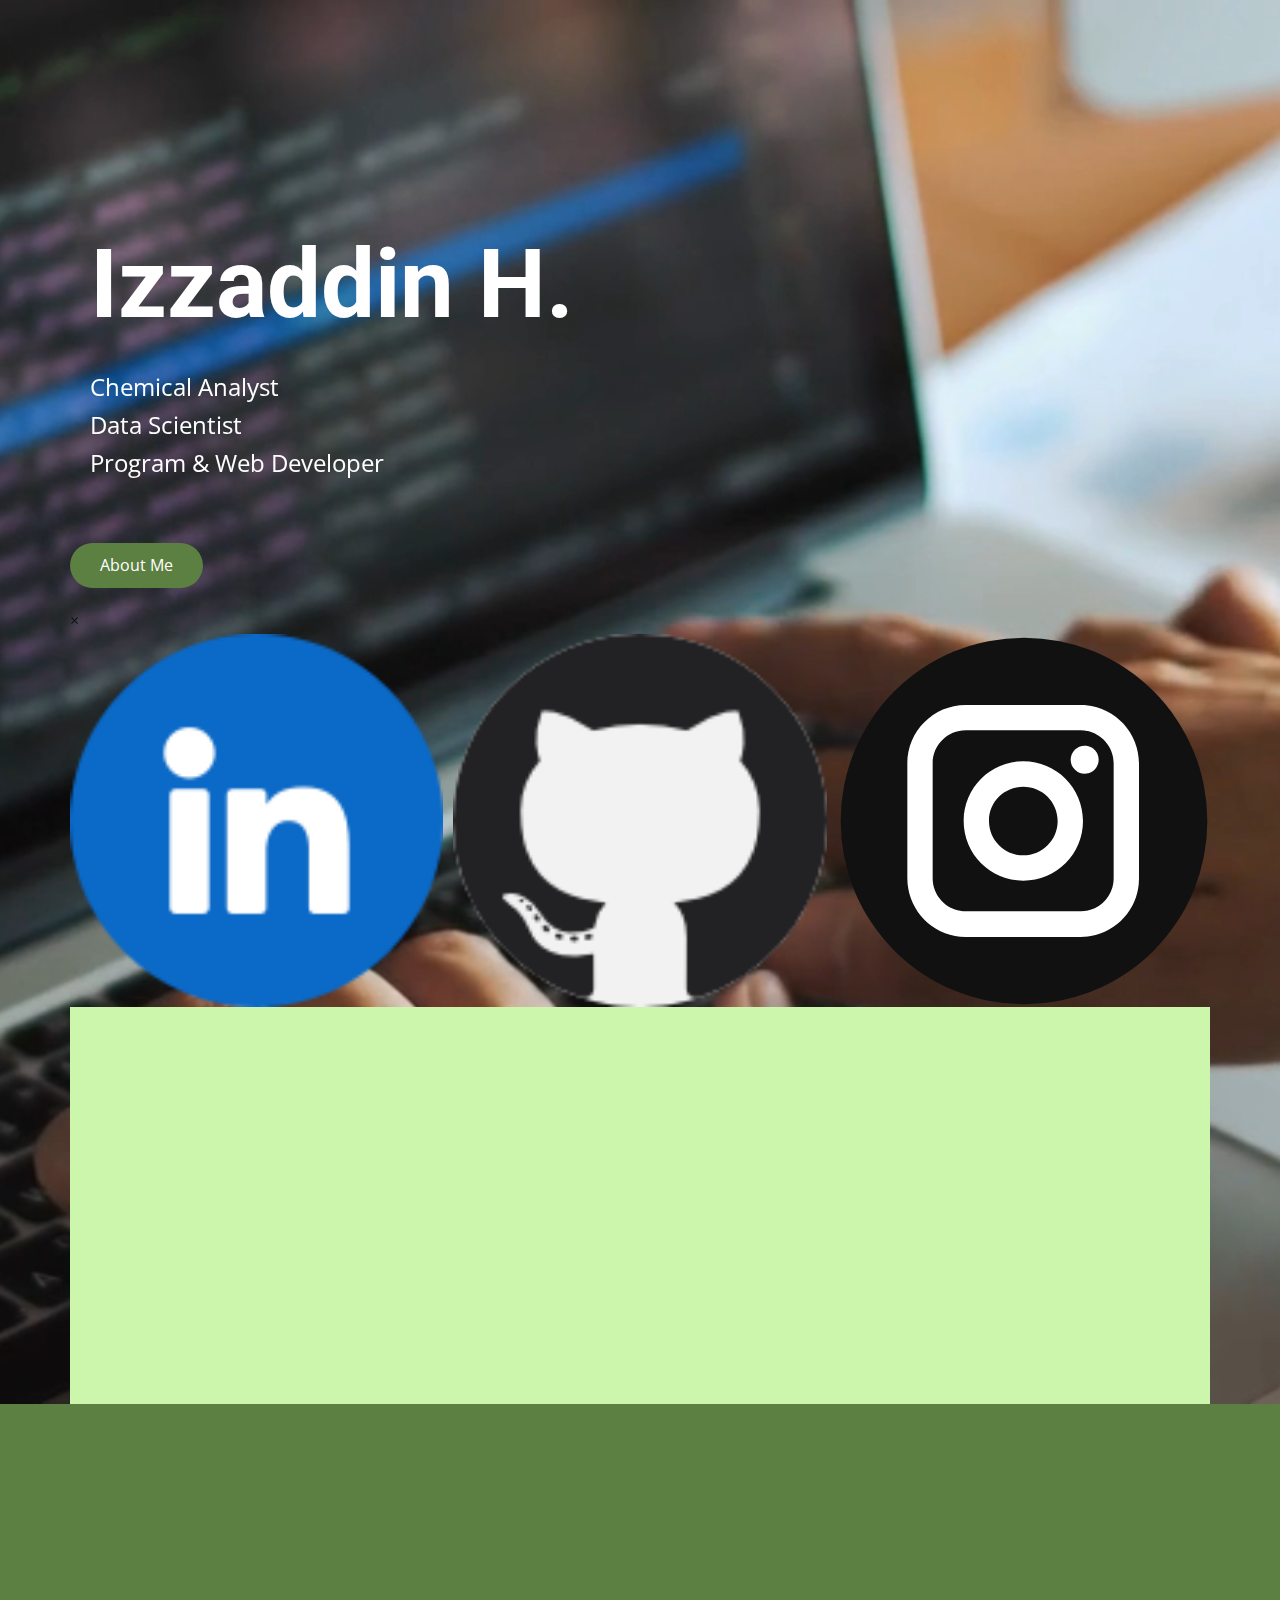
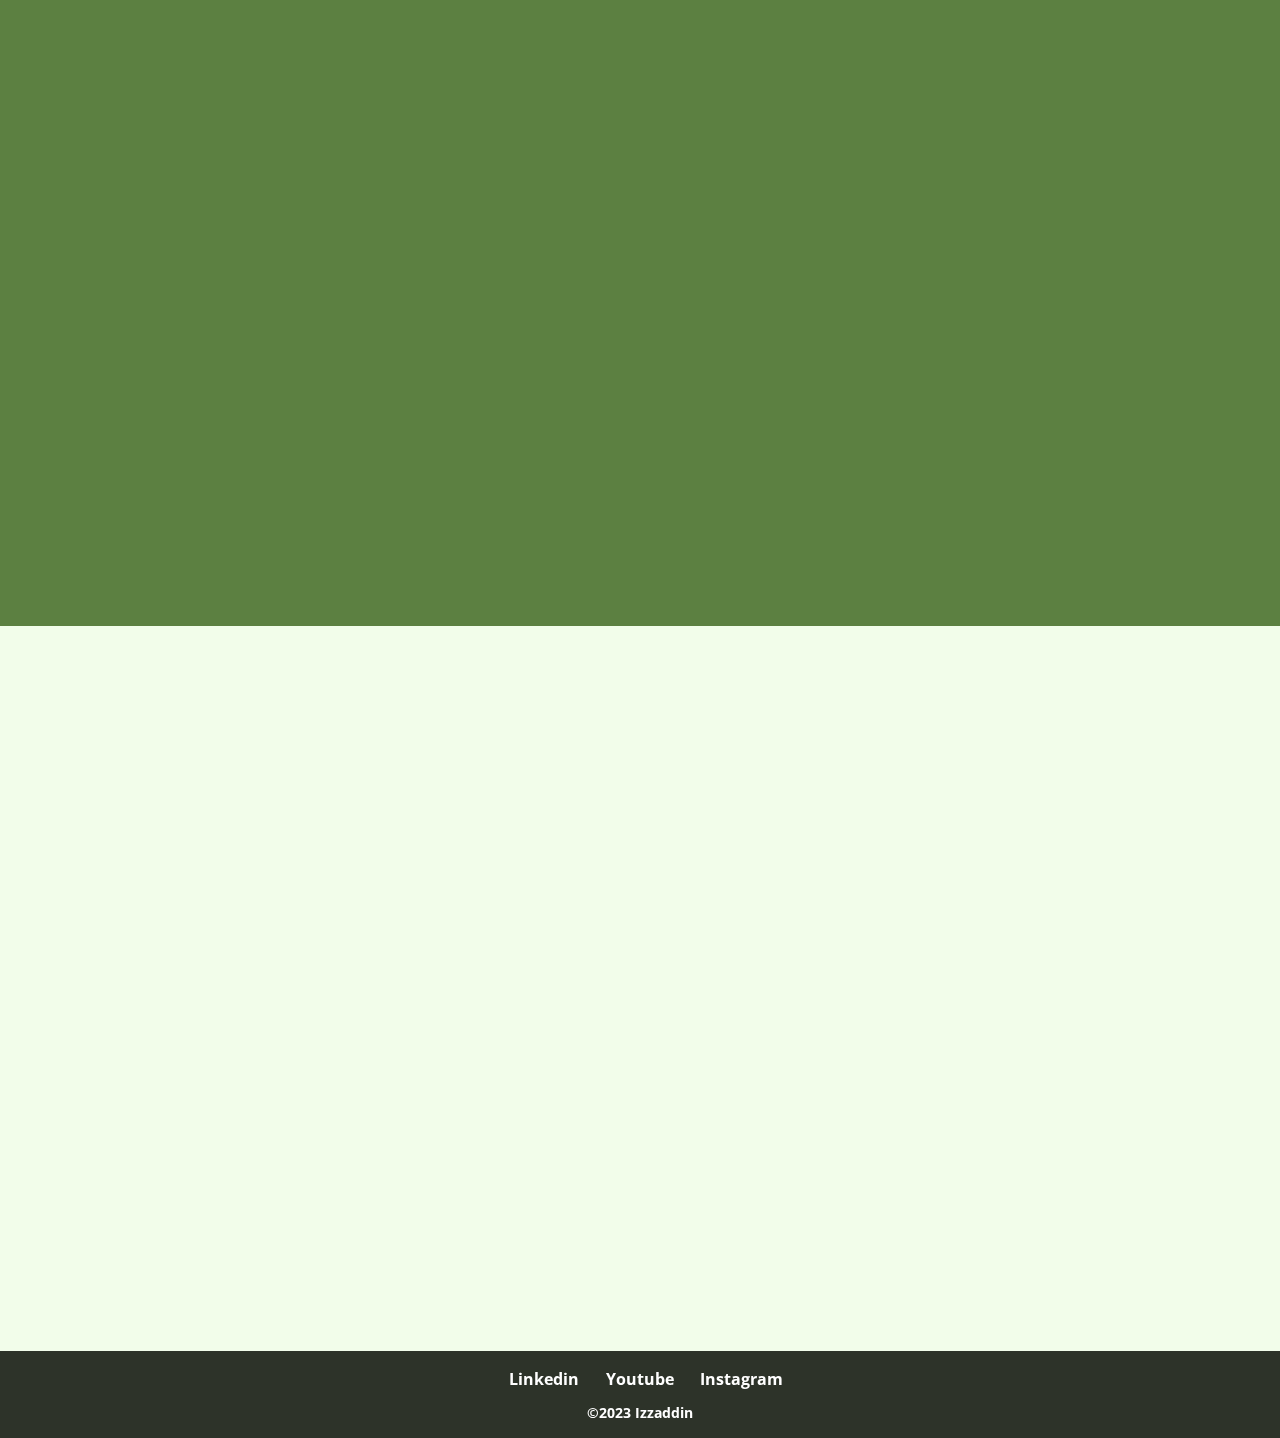
==== commit dc5b49bf: "Update index.html" ====
--- a/index.html
+++ b/index.html
@@ -12,7 +12,6 @@
     <meta name="generator" content="Nicepage 5.19.2, nicepage.com">
     <link id="u-theme-google-font" rel="stylesheet" href="https://fonts.googleapis.com/css?family=Roboto:100,100i,300,300i,400,400i,500,500i,700,700i,900,900i|Open+Sans:300,300i,400,400i,500,500i,600,600i,700,700i,800,800i">
     <link id="u-page-google-font" rel="stylesheet" href="https://fonts.googleapis.com/css?family=Merriweather:300,300i,400,400i,700,700i,900,900i">
-    
     
     
     
@@ -41,20 +40,24 @@
         </div>
         <div class="u-video-shading"></div>
       </div>
-      <div class="u-clearfix u-sheet u-valign-middle-lg u-valign-middle-md u-valign-middle-sm u-valign-middle-xs u-sheet-1">
+      <div class="u-clearfix u-sheet u-sheet-1">
         <h1 class="u-text u-text-body-alt-color u-text-default u-title u-text-1">Izzaddin H.</h1>
         <p class="u-large-text u-text u-text-body-alt-color u-text-variant u-text-2">Chemical Analyst<br>Data Scientist<br>Program &amp; Web Developer
         </p>
-      </div>
-    </section>
-    <section class="u-align-center u-clearfix u-palette-4-dark-2 u-section-2" id="carousel_0b3c">
-      <div class="u-clearfix u-sheet u-valign-middle-md u-valign-middle-xl u-valign-middle-xs u-sheet-1">
-        <h2 class="u-custom-font u-font-merriweather u-text u-text-default u-text-palette-4-light-3 u-text-1" data-animation-name="customAnimationIn" data-animation-duration="500">About</h2>
-        <h2 class="u-custom-font u-font-merriweather u-text u-text-default u-text-palette-4-light-3 u-text-2" data-animation-name="customAnimationIn" data-animation-duration="500" data-animation-delay="200">Me</h2>
-      </div>
-    </section>
-    <section class="u-clearfix u-palette-4-light-3 u-section-3" id="sec-87c2">
-      <div class="u-clearfix u-sheet u-valign-middle-lg u-valign-middle-md u-valign-middle-sm u-valign-middle-xl u-sheet-1">
+
+
+
+
+        <!-- Trigger/Open The Modal -->
+          <button id="myBtn" class="u-border-none u-btn u-btn-round u-button-style u-hover-palette-4-light-1 u-palette-4-dark-2 u-radius-50 u-text-hover-black u-btn-1">About Me</button>
+
+        <!-- The Modal -->
+          <div id="myModal" class="u-clearfix u-palette-4-light-3z u-section-2 modal">
+
+        <!-- Modal content -->
+          <div class="modal-content">
+            <span class="close">&times;</span>
+            <div class="u-clearfix u-sheet u-valign-middle-lg u-valign-middle-md u-valign-middle-sm u-valign-middle-xl u-sheet-1">
         <div class="data-layout-selected u-clearfix u-expanded-width-xs u-gutter-0 u-layout-wrap u-layout-wrap-1">
           <div class="u-gutter-0 u-layout">
             <div class="u-layout-col">
@@ -87,14 +90,24 @@
           </div>
         </div>
       </div>
-    </section>
-    <section class="u-align-center u-clearfix u-palette-4-dark-2 u-section-4" id="carousel_3c12">
+          </div>
+
+
+
+
+
+
+
+      </div>
+    </section>
+    
+    <section class="u-align-center u-clearfix u-palette-4-dark-2 u-section-3" id="carousel_3c12">
       <div class="u-clearfix u-sheet u-valign-middle-lg u-valign-middle-sm u-valign-middle-xs u-sheet-1">
         <h2 class="u-custom-font u-font-merriweather u-text u-text-default u-text-palette-4-light-3 u-text-1" data-animation-name="customAnimationIn" data-animation-duration="500">Last</h2>
         <h2 class="u-custom-font u-font-merriweather u-text u-text-default u-text-palette-4-light-3 u-text-2" data-animation-name="customAnimationIn" data-animation-duration="500" data-animation-delay="200">Case</h2>
       </div>
     </section>
-    <section class="u-align-center u-clearfix u-palette-4-light-3 u-section-5" id="sec-4f89">
+    <section class="u-align-center u-clearfix u-palette-4-light-3 u-section-4" id="sec-4f89">
       <div class="u-clearfix u-sheet u-sheet-1">
         <h2 class="u-align-left u-custom-font u-font-merriweather u-text u-text-1" data-animation-name="customAnimationIn" data-animation-duration="4000">Case 1</h2>
         <h5 class="u-align-left u-custom-font u-font-merriweather u-text u-text-2" data-animation-name="customAnimationIn" data-animation-duration="1500" data-animation-delay="1000">Special Database For Chemical Storage</h5>
@@ -178,7 +191,7 @@
         </div>
       </div>
     </section>
-    <section class="u-align-center u-clearfix u-palette-4-light-3 u-section-6" id="sec-1b21">
+    <section class="u-align-center u-clearfix u-palette-4-light-3 u-section-5" id="sec-1b21">
       <div class="u-clearfix u-sheet u-valign-middle-md u-valign-middle-sm u-valign-middle-xs u-sheet-1">
         <h1 class="u-custom-font u-font-merriweather u-text u-text-default u-text-1" data-animation-name="customAnimationIn" data-animation-duration="500">Soon</h1>
         <h1 class="u-custom-font u-font-merriweather u-text u-text-default u-text-2" data-animation-name="customAnimationIn" data-animation-duration="1000">Case</h1>
@@ -216,4 +229,34 @@
         </p>
       </div></footer>
   
-</body></html>+
+<script>
+// Get the modal
+var modal = document.getElementById("myModal");
+
+// Get the button that opens the modal
+var btn = document.getElementById("myBtn");
+
+// Get the <span> element that closes the modal
+var span = document.getElementsByClassName("close")[0];
+
+// When the user clicks the button, open the modal 
+btn.onclick = function() {
+  modal.style.display = "block";
+}
+
+// When the user clicks on <span> (x), close the modal
+span.onclick = function() {
+  modal.style.display = "none";
+}
+
+// When the user clicks anywhere outside of the modal, close it
+window.onclick = function(event) {
+  if (event.target == modal) {
+    modal.style.display = "none";
+  }
+}
+</script>
+
+
+</body></html>
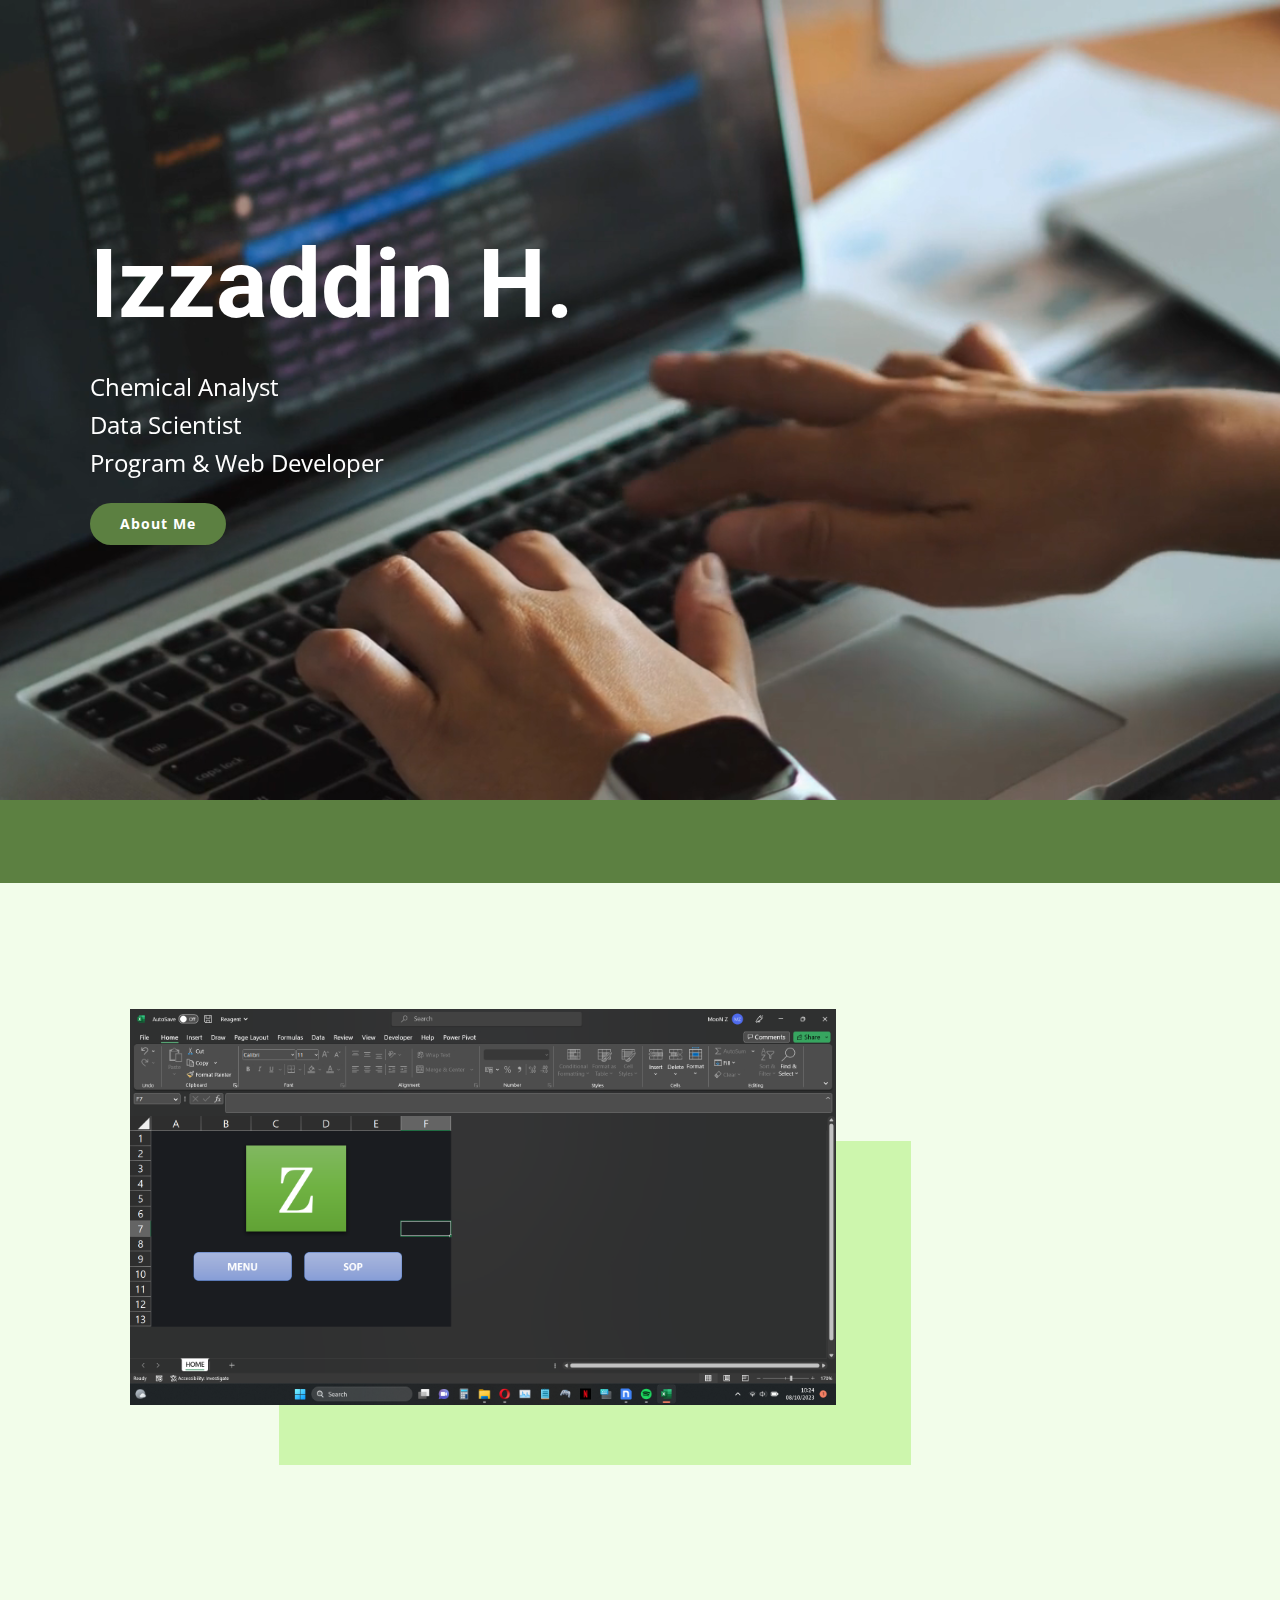
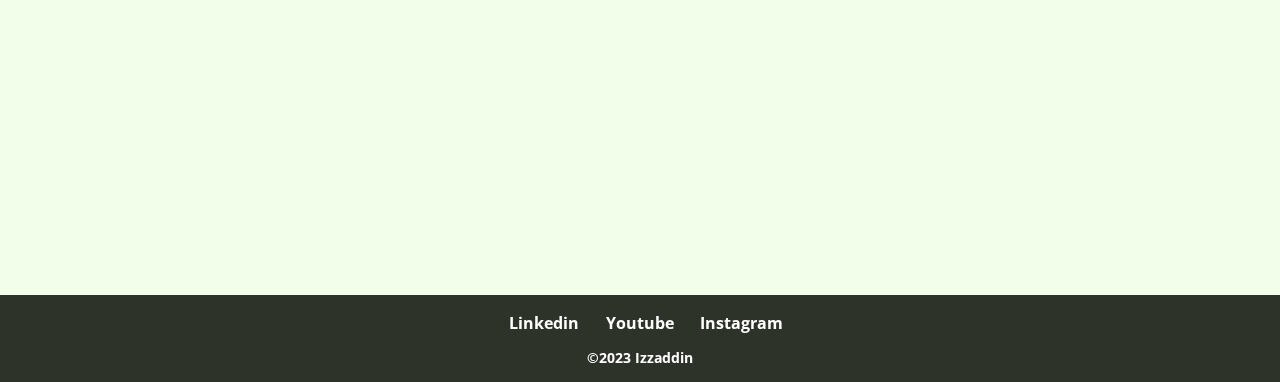
==== commit d39e9380: "Update index.html" ====
--- a/index.html
+++ b/index.html
@@ -131,8 +131,6 @@
                 <img class="u-back-image u-expanded" src="images/Screenshot30.png">
               </div>
               <div class="u-align-center u-over-slide u-shading u-valign-bottom-lg u-valign-bottom-md u-valign-bottom-sm u-valign-bottom-xl u-over-slide-2">
-                <h3 class="u-gallery-heading">Sample Title</h3>
-                <p class="u-gallery-text">Sample Text</p>
               </div>
             </div>
             <div class="u-carousel-item u-gallery-item u-carousel-item-3" data-image-width="1920" data-image-height="1080">
@@ -140,8 +138,6 @@
                 <img class="u-back-image u-expanded u-back-image-3" src="images/Screenshot29.png">
               </div>
               <div class="u-align-center u-over-slide u-shading u-valign-bottom-lg u-valign-bottom-md u-valign-bottom-sm u-valign-bottom-xl u-over-slide-3">
-                <h3 class="u-gallery-heading">Sample Title</h3>
-                <p class="u-gallery-text">Sample Text</p>
               </div>
               <style data-mode="XL" data-visited="true"></style>
               <style data-mode="LG" data-visited="true"></style>
--- a/nicepage.css
+++ b/nicepage.css
@@ -29342,6 +29342,9 @@
 a.u-link.u-hover-palette-4-light-2:hover {
   color: #cdf6ad !important;
 }
+
+
+
 .u-palette-4-light-3,
 .u-body.u-palette-4-light-3,
 section.u-palette-4-light-3:before,
@@ -29374,6 +29377,54 @@
   color: #111111 !important;
   background-color: #d6f9be !important;
 }
+
+
+
+.u-palette-4-light-3z,
+.u-body.u-palette-4-light-3z,
+section.u-palette-4-light-3z:before,
+.u-palette-4-light-3z > .u-audio-main-layout-wrapper:before,
+.u-palette-4-light-3z > .u-container-layout:before,
+.u-palette-4-light-3z > .u-inner-container-layout:before,
+.u-palette-4-light-3z.u-sidenav:before,
+.u-container-layout.u-container-layout.u-palette-4-light-3z:before,
+.u-table-alt-palette-4-light-3 tr:nth-child(even) {
+  color: #111111;
+  background-color: #111111c2;
+}
+.u-input.u-palette-4-light-3z,
+.u-field-input.u-palette-4-light-3z,
+.u-button-style.u-palette-4-light-3z,
+.u-button-style.u-palette-4-light-3z[class*="u-border-"] {
+  color: #111111 !important;
+  background-color: #f2fdea !important;
+}
+.u-button-style.u-palette-4-light-3z:hover,
+.u-button-style.u-palette-4-light-3z[class*="u-border-"]:hover,
+.u-button-style.u-palette-4-light-3z:focus,
+.u-button-style.u-palette-4-light-3z[class*="u-border-"]:focus,
+.u-button-style.u-button-style.u-palette-4-light-3z:active,
+.u-button-style.u-button-style.u-palette-4-light-3z[class*="u-border-"]:active,
+.u-button-style.u-button-style.u-palette-4-light-3z.active,
+.u-button-style.u-button-style.u-palette-4-light-3z[class*="u-border-"].active,
+li.active > .u-button-style.u-button-style.u-palette-4-light-3z,
+li.active > .u-button-style.u-button-style.u-palette-4-light-3z[class*="u-border-"] {
+  color: #111111 !important;
+  background-color: #d6f9be !important;
+}
+
+
+
+
+
+
+
+
+
+
+
+
+
 .u-hover-palette-4-light-3:hover,
 .u-hover-palette-4-light-3[class*="u-border-"]:hover,
 .u-hover-palette-4-light-3:focus,
@@ -42106,4 +42157,4 @@
 
  /*begin-variables base-font-size*/ 
  html { font-size: 16px; }
- /*end-variables base-font-size*/+ /*end-variables base-font-size*/
--- a/Home.css
+++ b/Home.css
@@ -1,3 +1,38 @@
+/* Modal Content */
+.modal-content {
+  background-color: #f2fdea;
+  margin: 0px 0px 100px 0px;
+  width: 100%;
+}
+
+.modal {
+  display: none; /* Hidden by default */
+  position: fixed; /* Stay in place */
+  z-index: 1; /* Sit on top */
+  padding-top: 100px; /* Location of the box */
+  left: 0;
+  top: 0;
+  width: 100%; /* Full width */
+  height: 100%; /* Full height */
+  overflow: auto; /* Enable scroll if needed */
+}
+
+/* The Close Button */
+.close {
+  color: #626262;
+  float: right;
+  font-size: 75px;
+  font-weight: bold;
+}
+
+.close:hover,
+.close:focus {
+  color: #000;
+  text-decoration: none;
+  cursor: pointer;
+}
+
+
 .u-section-1 .u-sheet-1 {
   min-height: 800px;
 }
@@ -10,17 +45,21 @@
 }
 
 .u-section-1 .u-text-2 {
-  margin: 30px 97px 60px 20px;
+  margin: 30px 97px 0 20px;
+}
+
+.u-section-1 .u-btn-1 {
+  font-weight: 700;
+  font-size: 0.875rem;
+  letter-spacing: 1px;
+  background-image: none;
+  margin: 20px auto 60px 20px;
 }
 
 @media (max-width: 1199px) {
-  .u-section-1 .u-sheet-1 {
-    min-height: 660px;
-  }
-
   .u-section-1 .u-text-1 {
     width: auto;
-    margin-top: 60px;
+    margin-top: 244px;
     margin-left: 0;
   }
 
@@ -29,29 +68,20 @@
     margin-left: 0;
     margin-right: 0;
   }
-}
-
-@media (max-width: 991px) {
-  .u-section-1 .u-sheet-1 {
-    min-height: 506px;
+
+  .u-section-1 .u-btn-1 {
+    margin-top: 30px;
+    margin-left: 0;
   }
 }
 
 @media (max-width: 767px) {
-  .u-section-1 .u-sheet-1 {
-    min-height: 380px;
-  }
-
   .u-section-1 .u-text-1 {
     font-size: 3.75rem;
   }
 }
 
 @media (max-width: 575px) {
-  .u-section-1 .u-sheet-1 {
-    min-height: 500px;
-  }
-
   .u-section-1 .u-text-1 {
     font-size: 3rem;
   }
@@ -60,106 +90,23 @@
 }
 
 .u-section-2 .u-sheet-1 {
-  min-height: 82px;
-}
-
-.u-section-2 .u-text-1 {
-  font-style: italic;
-  --animation-custom_in-translate_x: 0px;
-  --animation-custom_in-translate_y: 300px;
-  --animation-custom_in-opacity: 0;
-  --animation-custom_in-rotate: 0deg;
-  --animation-custom_in-scale: 1;
-  margin: 14px auto 0 460px;
-}
-
-.u-section-2 .u-text-2 {
-  font-style: italic;
-  --animation-custom_in-translate_x: 0px;
-  --animation-custom_in-translate_y: 300px;
-  --animation-custom_in-opacity: 0;
-  --animation-custom_in-rotate: 0deg;
-  --animation-custom_in-scale: 1;
-  margin: -53px auto 13px 609px;
-}
-
-@media (max-width: 1199px) {
-  .u-section-2 .u-text-1 {
-    width: auto;
-    margin-top: 15px;
-    margin-left: 358px;
-  }
-
-  .u-section-2 .u-text-2 {
-    width: auto;
-    margin-bottom: 14px;
-    margin-left: 512px;
-  }
-}
-
-@media (max-width: 991px) {
-  .u-section-2 .u-text-1 {
-    margin-left: 248px;
-  }
-
-  .u-section-2 .u-text-2 {
-    margin-bottom: 15px;
-    margin-left: 402px;
-  }
-}
-
-@media (max-width: 767px) {
-  .u-section-2 .u-sheet-1 {
-    min-height: 69px;
-  }
-
-  .u-section-2 .u-text-1 {
-    margin-left: 177px;
-  }
-
-  .u-section-2 .u-text-2 {
-    margin-top: -39px;
-    margin-right: 195px;
-    margin-left: auto;
-  }
-}
-
-@media (max-width: 575px) {
-  .u-section-2 .u-sheet-1 {
-    min-height: 62px;
-  }
-
-  .u-section-2 .u-text-1 {
-    margin-left: 99px;
-  }
-
-  .u-section-2 .u-text-2 {
-    margin-top: -33px;
-    margin-right: auto;
-    margin-left: 197px;
-  }
-} .u-section-3 {
-  background-image: none;
-}
-
-.u-section-3 .u-sheet-1 {
   min-height: 822px;
 }
 
-.u-section-3 .u-layout-wrap-1 {
+.u-section-2 .u-layout-wrap-1 {
   width: 680px;
   margin: 60px auto;
 }
 
-.u-section-3 .u-layout-cell-1 {
+.u-section-2 .u-layout-cell-1 {
   min-height: 399px;
 }
 
-.u-section-3 .u-container-layout-1 {
+.u-section-2 .u-container-layout-1 {
   padding: 30px;
 }
 
-.u-section-3 .u-image-1 {
+.u-section-2 .u-image-1 {
   width: 300px;
   height: 300px;
   background-image: url("images/Untitleddesign.png");
@@ -167,7 +114,7 @@
   margin: 0 auto;
 }
 
-.u-section-3 .u-social-icons-1 {
+.u-section-2 .u-social-icons-1 {
   height: 77px;
   min-height: 16px;
   width: 252px;
@@ -175,86 +122,86 @@
   margin: -50px auto 0;
 }
 
-.u-section-3 .u-icon-1 {
+.u-section-2 .u-icon-1 {
   height: 78px;
   color: rgb(59, 89, 152) !important;
 }
 
-.u-section-3 .u-icon-2 {
+.u-section-2 .u-icon-2 {
   height: 78px;
 }
 
-.u-section-3 .u-icon-3 {
+.u-section-2 .u-icon-3 {
   color: rgb(197, 54, 164) !important;
   height: 100%;
 }
 
-.u-section-3 .u-layout-cell-2 {
+.u-section-2 .u-layout-cell-2 {
   min-height: 486px;
   background-image: none;
 }
 
-.u-section-3 .u-container-layout-2 {
+.u-section-2 .u-container-layout-2 {
   padding: 30px;
 }
 
-.u-section-3 .u-text-1 {
+.u-section-2 .u-text-1 {
   margin: 0 auto;
 }
 
-.u-section-3 .u-text-2 {
+.u-section-2 .u-text-2 {
   margin: 20px 0 0;
 }
 
 @media (max-width: 1199px) {
-  .u-section-3 .u-sheet-1 {
+  .u-section-2 .u-sheet-1 {
     min-height: 26px;
   }
 }
 
 @media (max-width: 991px) {
-  .u-section-3 .u-layout-cell-2 {
+  .u-section-2 .u-layout-cell-2 {
     min-height: 100px;
   }
 }
 
 @media (max-width: 767px) {
-  .u-section-3 .u-layout-wrap-1 {
+  .u-section-2 .u-layout-wrap-1 {
     width: 540px;
   }
 
-  .u-section-3 .u-layout-cell-1 {
+  .u-section-2 .u-layout-cell-1 {
     min-height: 317px;
   }
 
-  .u-section-3 .u-container-layout-1 {
+  .u-section-2 .u-container-layout-1 {
     padding-left: 10px;
     padding-right: 10px;
   }
 
-  .u-section-3 .u-container-layout-2 {
+  .u-section-2 .u-container-layout-2 {
     padding-left: 10px;
     padding-right: 10px;
   }
 }
 
 @media (max-width: 575px) {
-  .u-section-3 .u-sheet-1 {
+  .u-section-2 .u-sheet-1 {
     min-height: 858px;
   }
 
-  .u-section-3 .u-layout-wrap-1 {
+  .u-section-2 .u-layout-wrap-1 {
     margin-bottom: 0;
     margin-right: initial;
     margin-left: initial;
     width: auto;
   }
 
-  .u-section-3 .u-layout-cell-1 {
+  .u-section-2 .u-layout-cell-1 {
     min-height: 387px;
   }
 
-  .u-section-3 .u-image-1 {
+  .u-section-2 .u-image-1 {
     --animation-custom_in-translate_x: 0px;
     --animation-custom_in-translate_y: 0px;
     --animation-custom_in-opacity: 0;
@@ -262,7 +209,7 @@
     --animation-custom_in-scale: 0.3;
   }
 
-  .u-section-3 .u-social-icons-1 {
+  .u-section-2 .u-social-icons-1 {
     height: 67px;
     width: 222px;
     --animation-custom_in-translate_x: 0px;
@@ -272,11 +219,11 @@
     --animation-custom_in-scale: 1;
   }
 
-  .u-section-3 .u-layout-cell-2 {
+  .u-section-2 .u-layout-cell-2 {
     min-height: 522px;
   }
 
-  .u-section-3 .u-text-1 {
+  .u-section-2 .u-text-1 {
     width: auto;
     --animation-custom_in-translate_x: 0px;
     --animation-custom_in-translate_y: 0px;
@@ -285,22 +232,22 @@
     --animation-custom_in-scale: 1;
   }
 
-  .u-section-3 .u-text-2 {
+  .u-section-2 .u-text-2 {
     --animation-custom_in-translate_x: 0px;
     --animation-custom_in-translate_y: 0px;
     --animation-custom_in-opacity: 0;
     --animation-custom_in-rotate: 0deg;
     --animation-custom_in-scale: 1;
   }
-} .u-section-4 {
+} .u-section-3 {
   background-image: none;
 }
 
-.u-section-4 .u-sheet-1 {
+.u-section-3 .u-sheet-1 {
   min-height: 83px;
 }
 
-.u-section-4 .u-text-1 {
+.u-section-3 .u-text-1 {
   font-style: italic;
   --animation-custom_in-translate_x: 0px;
   --animation-custom_in-translate_y: 300px;
@@ -310,7 +257,7 @@
   margin: 15px auto 0 464px;
 }
 
-.u-section-4 .u-text-2 {
+.u-section-3 .u-text-2 {
   font-style: italic;
   --animation-custom_in-translate_x: 0px;
   --animation-custom_in-translate_y: 300px;
@@ -321,17 +268,17 @@
 }
 
 @media (max-width: 1199px) {
-  .u-section-4 .u-sheet-1 {
+  .u-section-3 .u-sheet-1 {
     min-height: 118px;
   }
 
-  .u-section-4 .u-text-1 {
+  .u-section-3 .u-text-1 {
     width: auto;
     margin-top: 33px;
     margin-left: 365px;
   }
 
-  .u-section-4 .u-text-2 {
+  .u-section-3 .u-text-2 {
     width: auto;
     margin-bottom: 33px;
     margin-left: 472px;
@@ -339,58 +286,58 @@
 }
 
 @media (max-width: 991px) {
-  .u-section-4 .u-sheet-1 {
+  .u-section-3 .u-sheet-1 {
     min-height: 83px;
   }
 
-  .u-section-4 .u-text-1 {
+  .u-section-3 .u-text-1 {
     margin-top: 15px;
     margin-left: 252px;
   }
 
-  .u-section-4 .u-text-2 {
+  .u-section-3 .u-text-2 {
     margin-bottom: 15px;
     margin-left: 365px;
   }
 }
 
 @media (max-width: 767px) {
-  .u-section-4 .u-sheet-1 {
+  .u-section-3 .u-sheet-1 {
     min-height: 69px;
   }
 
-  .u-section-4 .u-text-1 {
+  .u-section-3 .u-text-1 {
     margin-left: 192px;
   }
 
-  .u-section-4 .u-text-2 {
+  .u-section-3 .u-text-2 {
     margin-top: -39px;
     margin-left: 271px;
   }
 }
 
 @media (max-width: 575px) {
-  .u-section-4 .u-sheet-1 {
+  .u-section-3 .u-sheet-1 {
     min-height: 62px;
   }
 
-  .u-section-4 .u-text-1 {
+  .u-section-3 .u-text-1 {
     margin-left: 103px;
   }
 
-  .u-section-4 .u-text-2 {
+  .u-section-3 .u-text-2 {
     margin-top: -33px;
     margin-left: 172px;
   }
-} .u-section-5 {
+} .u-section-4 {
   background-image: none;
 }
 
-.u-section-5 .u-sheet-1 {
-  min-height: 642px;
-}
-
-.u-section-5 .u-text-1 {
+.u-section-4 .u-sheet-1 {
+  min-height: 682px;
+}
+
+.u-section-4 .u-text-1 {
   --animation-custom_in-translate_x: 0px;
   --animation-custom_in-translate_y: 0px;
   --animation-custom_in-opacity: 0;
@@ -399,7 +346,7 @@
   margin: 60px 916px 0 60px;
 }
 
-.u-section-5 .u-text-2 {
+.u-section-4 .u-text-2 {
   font-style: italic;
   --animation-custom_in-translate_x: 300px;
   --animation-custom_in-translate_y: 0px;
@@ -409,76 +356,76 @@
   margin: -24px 553px 0 210px;
 }
 
-.u-section-5 .u-shape-1 {
+.u-section-4 .u-shape-1 {
   width: 632px;
   height: 324px;
   background-image: none;
   margin: 145px auto 0 209px;
 }
 
-.u-section-5 .u-gallery-1 {
+.u-section-4 .u-gallery-1 {
   height: 396px;
   width: 706px;
-  margin: -456px auto 53px 60px;
-}
-
-.u-section-5 .u-carousel-indicators-1 {
+  margin: -456px auto 93px 60px;
+}
+
+.u-section-4 .u-carousel-indicators-1 {
   position: absolute;
   bottom: 10px;
 }
 
-.u-section-5 .u-carousel-item-1 {
+.u-section-4 .u-carousel-item-1 {
   margin-right: 0;
 }
 
-.u-section-5 .u-back-image-1 {
+.u-section-4 .u-back-image-1 {
   object-position: 0% 50%;
 }
 
-.u-section-5 .u-over-slide-1 {
+.u-section-4 .u-over-slide-1 {
   background-image: linear-gradient(0deg, rgba(0,0,0,0.2), rgba(0,0,0,0.2));
   padding: 30px;
 }
 
-.u-section-5 .u-carousel-item-2 {
+.u-section-4 .u-carousel-item-2 {
   margin-right: 0;
 }
 
-.u-section-5 .u-over-slide-2 {
+.u-section-4 .u-over-slide-2 {
   background-image: linear-gradient(0deg, rgba(0,0,0,0.2), rgba(0,0,0,0.2));
   padding: 30px;
 }
 
-.u-section-5 .u-carousel-item-3 {
+.u-section-4 .u-carousel-item-3 {
   margin-right: 0;
 }
 
-.u-section-5 .u-back-image-3 {
+.u-section-4 .u-back-image-3 {
   object-position: 31.49% 50%;
 }
 
-.u-section-5 .u-over-slide-3 {
+.u-section-4 .u-over-slide-3 {
   background-image: linear-gradient(0deg, rgba(0,0,0,0.2), rgba(0,0,0,0.2));
   padding: 30px;
 }
 
-.u-section-5 .u-carousel-item-4 {
+.u-section-4 .u-carousel-item-4 {
   margin-right: 0;
 }
 
-.u-section-5 .u-over-slide-4 {
+.u-section-4 .u-over-slide-4 {
   background-image: linear-gradient(0deg, rgba(0,0,0,0.2), rgba(0,0,0,0.2));
   padding: 30px;
 }
 
-.u-section-5 .u-carousel-control-1 {
+.u-section-4 .u-carousel-control-1 {
   position: absolute;
   left: 10px;
   width: 40px;
   height: 40px;
 }
 
-.u-section-5 .u-carousel-control-2 {
+.u-section-4 .u-carousel-control-2 {
   position: absolute;
   right: 10px;
   width: 40px;
@@ -486,75 +433,75 @@
 }
 
 @media (max-width: 1199px) {
-  .u-section-5 .u-sheet-1 {
+  .u-section-4 .u-sheet-1 {
     min-height: 614px;
   }
 
-  .u-section-5 .u-text-1 {
+  .u-section-4 .u-text-1 {
     width: auto;
     margin-right: 755px;
     margin-left: 21px;
   }
 
-  .u-section-5 .u-text-2 {
+  .u-section-4 .u-text-2 {
     width: auto;
     margin-right: 395px;
     margin-left: 168px;
   }
 
-  .u-section-5 .u-shape-1 {
+  .u-section-4 .u-shape-1 {
     height: 349px;
     margin-top: 123px;
     margin-left: auto;
   }
 
-  .u-section-5 .u-gallery-1 {
+  .u-section-4 .u-gallery-1 {
     width: 705px;
     margin-top: -451px;
     margin-bottom: 60px;
     margin-left: 21px;
   }
 
-  .u-section-5 .u-over-slide-1 {
+  .u-section-4 .u-over-slide-1 {
     min-height: 100px;
   }
 
-  .u-section-5 .u-over-slide-2 {
+  .u-section-4 .u-over-slide-2 {
     min-height: 100px;
   }
 
-  .u-section-5 .u-over-slide-3 {
+  .u-section-4 .u-over-slide-3 {
     min-height: 100px;
   }
 
-  .u-section-5 .u-over-slide-4 {
+  .u-section-4 .u-over-slide-4 {
     min-height: 100px;
   }
 }
 
 @media (max-width: 991px) {
-  .u-section-5 .u-sheet-1 {
+  .u-section-4 .u-sheet-1 {
     min-height: 611px;
   }
 
-  .u-section-5 .u-text-1 {
+  .u-section-4 .u-text-1 {
     margin-top: 36px;
     margin-right: 541px;
     margin-left: 15px;
   }
 
-  .u-section-5 .u-text-2 {
+  .u-section-4 .u-text-2 {
     margin-right: 177px;
     margin-left: 166px;
   }
 
-  .u-section-5 .u-shape-1 {
+  .u-section-4 .u-shape-1 {
     height: 338px;
     margin-top: 139px;
     margin-right: 0;
   }
 
-  .u-section-5 .u-gallery-1 {
+  .u-section-4 .u-gallery-1 {
     width: 650px;
     height: 392px;
     margin-top: -441px;
@@ -563,85 +510,94 @@
 }
 
 @media (max-width: 767px) {
-  .u-section-5 .u-sheet-1 {
-    min-height: 423px;
-  }
-
-  .u-section-5 .u-text-1 {
+  .u-section-4 .u-sheet-1 {
+    min-height: 443px;
+  }
+
+  .u-section-4 .u-text-1 {
     margin-right: 351px;
     margin-left: 25px;
   }
 
-  .u-section-5 .u-text-2 {
+  .u-section-4 .u-text-2 {
     margin-top: -16px;
     margin-right: 25px;
     margin-left: 138px;
   }
 
-  .u-section-5 .u-shape-1 {
+  .u-section-4 .u-shape-1 {
     width: 402px;
     height: 225px;
     margin-top: 60px;
     margin-right: 38px;
   }
 
-  .u-section-5 .u-gallery-1 {
+  .u-section-4 .u-gallery-1 {
     height: 238px;
     width: 446px;
     margin-top: -269px;
-    margin-bottom: -124px;
+    margin-bottom: -104px;
     margin-left: 25px;
   }
 }
 
 @media (max-width: 575px) {
-  .u-section-5 .u-sheet-1 {
-    min-height: 404px;
-  }
-
-  .u-section-5 .u-text-1 {
+  .u-section-4 .u-sheet-1 {
+    min-height: 425px;
+  }
+
+  .u-section-4 .u-text-1 {
     margin-right: 176px;
     margin-left: 0;
   }
 
-  .u-section-5 .u-text-2 {
+  .u-section-4 .u-text-2 {
     margin-top: 11px;
     margin-left: 0;
     margin-right: 0;
   }
 
-  .u-section-5 .u-shape-1 {
+  .u-section-4 .u-shape-1 {
     height: 170px;
     width: 283px;
     margin-top: 52px;
     margin-right: 0;
   }
 
-  .u-section-5 .u-gallery-1 {
+  .u-section-4 .u-gallery-1 {
     height: 175px;
     width: 311px;
     margin-top: -204px;
-    margin-bottom: 60px;
+    margin-bottom: 81px;
     margin-left: 0;
   }
-} .u-section-6 {
+} .u-section-5 {
   background-image: none;
 }
 
-.u-section-6 .u-sheet-1 {
-  min-height: 140px;
-}
-
-.u-section-6 .u-text-1 {
+.u-section-5 .u-sheet-1 {
+  min-height: 330px;
+}
+
+.u-section-5 .u-text-1 {
   --animation-custom_in-translate_x: 0px;
   --animation-custom_in-translate_y: -300px;
   --animation-custom_in-opacity: 0;
   --animation-custom_in-rotate: 0deg;
   --animation-custom_in-scale: 1;
-  margin: 30px 269px 0 auto;
-}
-
-.u-section-6 .u-text-2 {
+  margin: 100px auto 0 289px;
+}
+
+.u-section-5 .u-text-2 {
+  --animation-custom_in-translate_x: 0px;
+  --animation-custom_in-translate_y: -300px;
+  --animation-custom_in-opacity: 0;
+  --animation-custom_in-rotate: 0deg;
+  --animation-custom_in-scale: 1;
+  margin: -80px 269px 0 auto;
+}
+
+.u-section-5 .u-text-3 {
   --animation-custom_in-translate_x: 0px;
   --animation-custom_in-translate_y: -300px;
   --animation-custom_in-opacity: 0;
@@ -650,92 +606,86 @@
   margin: -79px 474px 0 auto;
 }
 
-.u-section-6 .u-text-3 {
-  --animation-custom_in-translate_x: 0px;
-  --animation-custom_in-translate_y: -300px;
-  --animation-custom_in-opacity: 0;
-  --animation-custom_in-rotate: 0deg;
-  --animation-custom_in-scale: 1;
-  margin: -79px auto 8px 289px;
-}
-
 @media (max-width: 1199px) {
-  .u-section-6 .u-sheet-1 {
-    min-height: 126px;
-  }
-
-  .u-section-6 .u-text-1 {
-    width: auto;
+  .u-section-5 .u-sheet-1 {
+    min-height: 317px;
+  }
+
+  .u-section-5 .u-text-1 {
+    width: auto;
+    margin-left: 231px;
+  }
+
+  .u-section-5 .u-text-2 {
+    width: auto;
+    margin-top: -65px;
     margin-right: auto;
     margin-left: 561px;
   }
 
-  .u-section-6 .u-text-2 {
+  .u-section-5 .u-text-3 {
     width: auto;
     margin-top: -66px;
     margin-right: auto;
     margin-left: 406px;
   }
-
-  .u-section-6 .u-text-3 {
-    width: auto;
+}
+
+@media (max-width: 991px) {
+  .u-section-5 .u-sheet-1 {
+    min-height: 316px;
+  }
+
+  .u-section-5 .u-text-1 {
+    margin-top: 101px;
+    margin-left: 121px;
+  }
+
+  .u-section-5 .u-text-2 {
     margin-top: -66px;
-    margin-bottom: -21px;
-    margin-left: 231px;
-  }
-}
-
-@media (max-width: 991px) {
-  .u-section-6 .u-text-1 {
     margin-left: 450px;
   }
 
-  .u-section-6 .u-text-2 {
+  .u-section-5 .u-text-3 {
     margin-left: 295px;
   }
-
-  .u-section-6 .u-text-3 {
-    margin-top: -65px;
-    margin-bottom: 29px;
-    margin-left: 121px;
-  }
 }
 
 @media (max-width: 767px) {
-  .u-section-6 .u-sheet-1 {
-    min-height: 112px;
-  }
-
-  .u-section-6 .u-text-1 {
+  .u-section-5 .u-sheet-1 {
+    min-height: 303px;
+  }
+
+  .u-section-5 .u-text-1 {
+    margin-top: 100px;
+    margin-left: 73px;
+  }
+
+  .u-section-5 .u-text-2 {
+    margin-top: -52px;
     margin-left: 347px;
   }
 
-  .u-section-6 .u-text-2 {
+  .u-section-5 .u-text-3 {
     margin-top: -53px;
     margin-left: 218px;
   }
-
-  .u-section-6 .u-text-3 {
-    margin-top: -53px;
-    margin-bottom: 30px;
-    margin-left: 73px;
-  }
 }
 
 @media (max-width: 575px) {
-  .u-section-6 .u-text-1 {
-    margin-top: 36px;
+  .u-section-5 .u-text-1 {
+    margin-top: 74px;
+    margin-left: 23px;
+  }
+
+  .u-section-5 .u-text-2 {
+    margin-top: -39px;
     margin-left: 228px;
   }
 
-  .u-section-6 .u-text-2 {
+  .u-section-5 .u-text-3 {
     margin-top: -39px;
     margin-left: auto;
-  }
-
-  .u-section-6 .u-text-3 {
-    margin-top: -39px;
-    margin-bottom: 35px;
-    margin-left: 23px;
-  }
-}+    margin-bottom: 60px;
+  }
+}
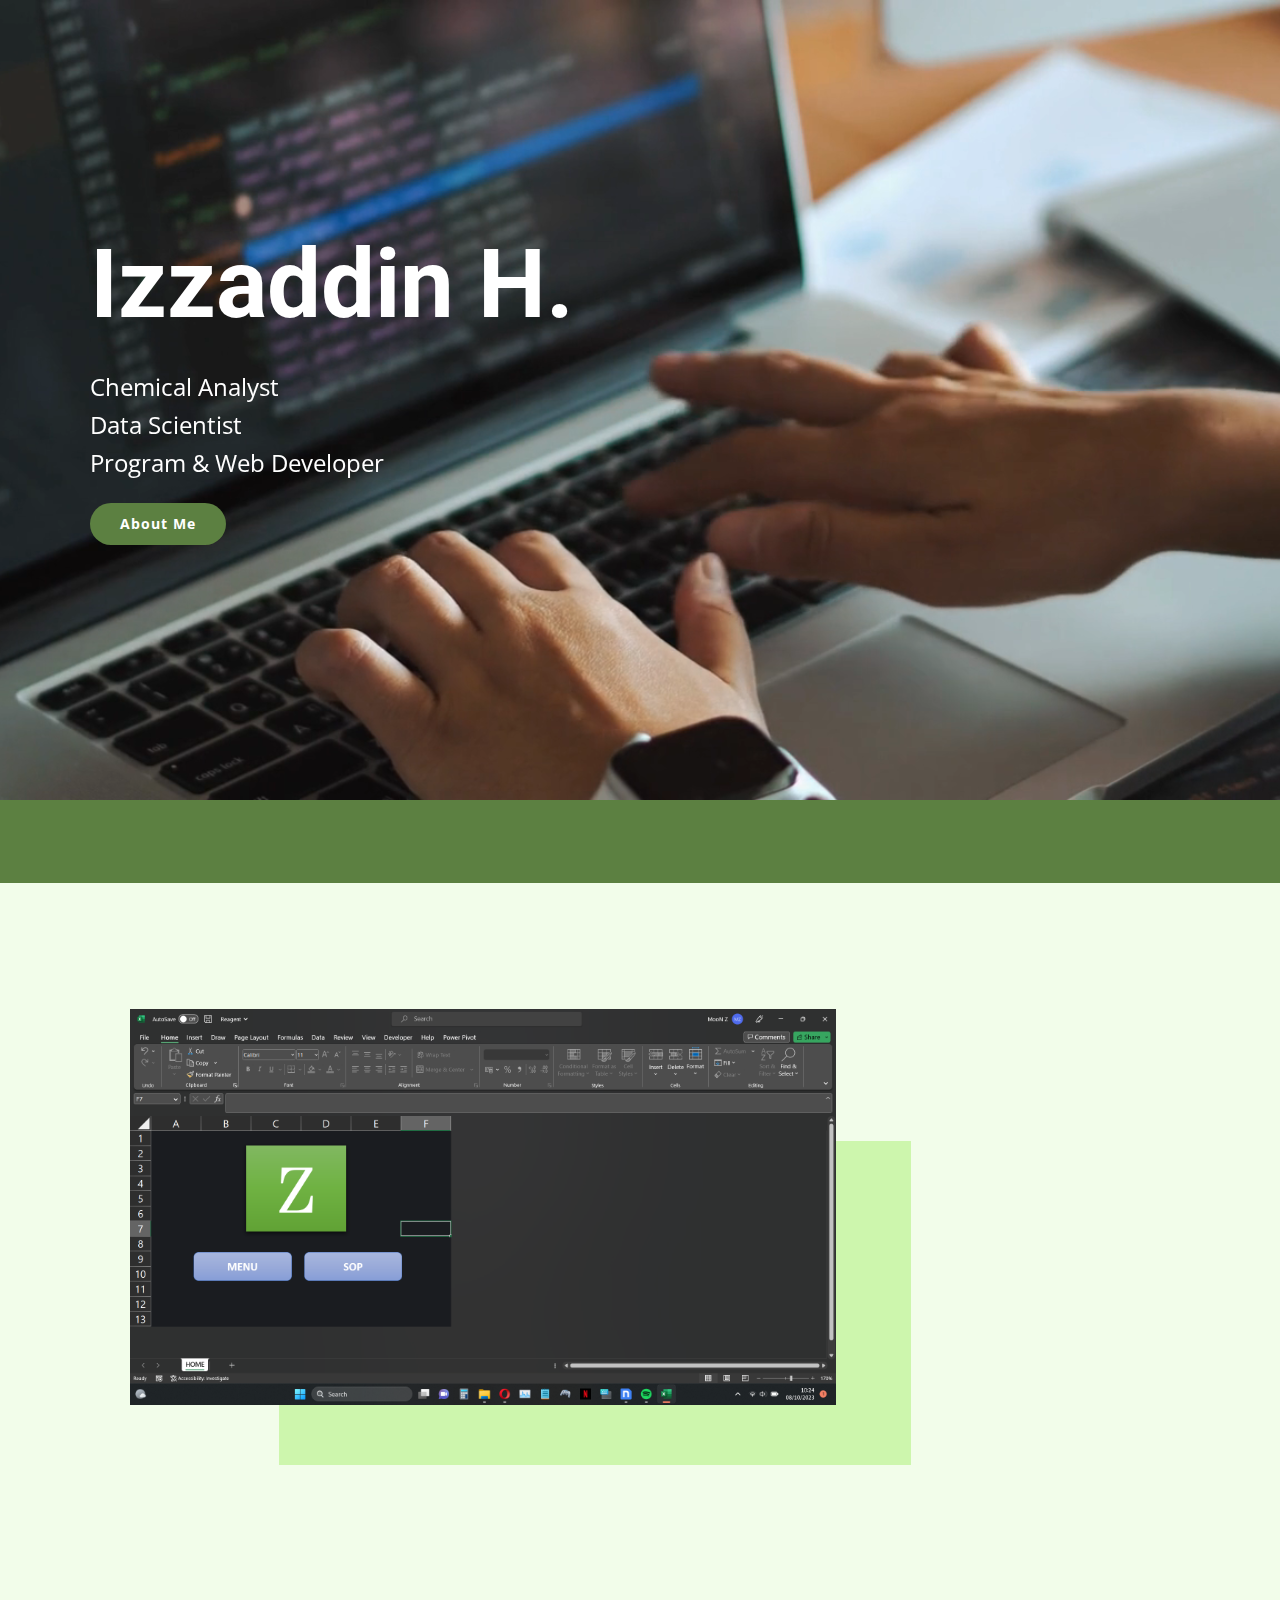
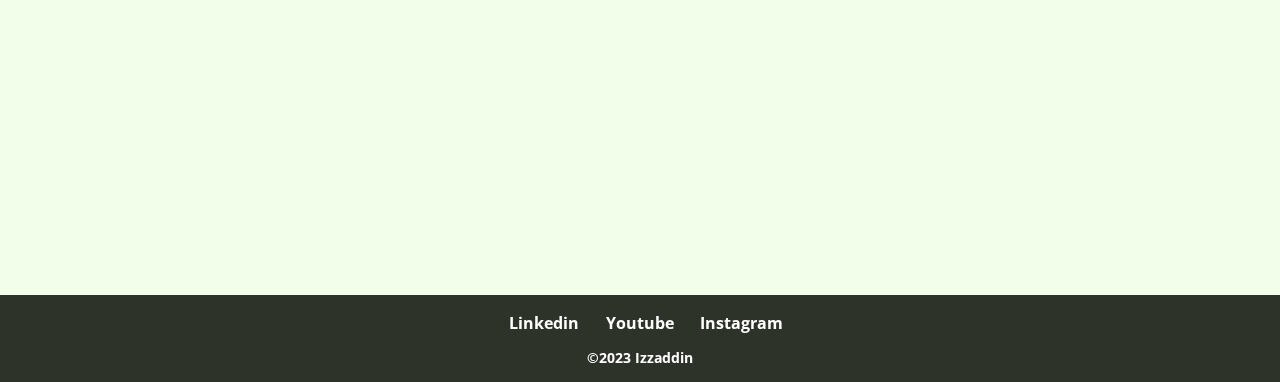
==== commit bbb00a36: "Update index.html" ====
--- a/index.html
+++ b/index.html
@@ -189,9 +189,9 @@
     </section>
     <section class="u-align-center u-clearfix u-palette-4-light-3 u-section-5" id="sec-1b21">
       <div class="u-clearfix u-sheet u-valign-middle-md u-valign-middle-sm u-valign-middle-xs u-sheet-1">
-        <h1 class="u-custom-font u-font-merriweather u-text u-text-default u-text-1" data-animation-name="customAnimationIn" data-animation-duration="500">Soon</h1>
-        <h1 class="u-custom-font u-font-merriweather u-text u-text-default u-text-2" data-animation-name="customAnimationIn" data-animation-duration="1000">Case</h1>
-        <h1 class="u-custom-font u-font-merriweather u-text u-text-default u-text-3" data-animation-name="customAnimationIn" data-animation-duration="1500">More</h1>
+        <h1 class="u-custom-font u-font-merriweather u-text u-text-default u-text-2" data-animation-name="customAnimationIn" data-animation-duration="500">Soon</h1>
+        <h1 class="u-custom-font u-font-merriweather u-text u-text-default u-text-3" data-animation-name="customAnimationIn" data-animation-duration="1000">Case</h1>
+        <h1 class="u-custom-font u-font-merriweather u-text u-text-default u-text-1" data-animation-name="customAnimationIn" data-animation-duration="1500">More</h1>
       </div>
     </section>
     <style class="u-overlap-style">.u-overlap:not(.u-sticky-scroll) .u-header {
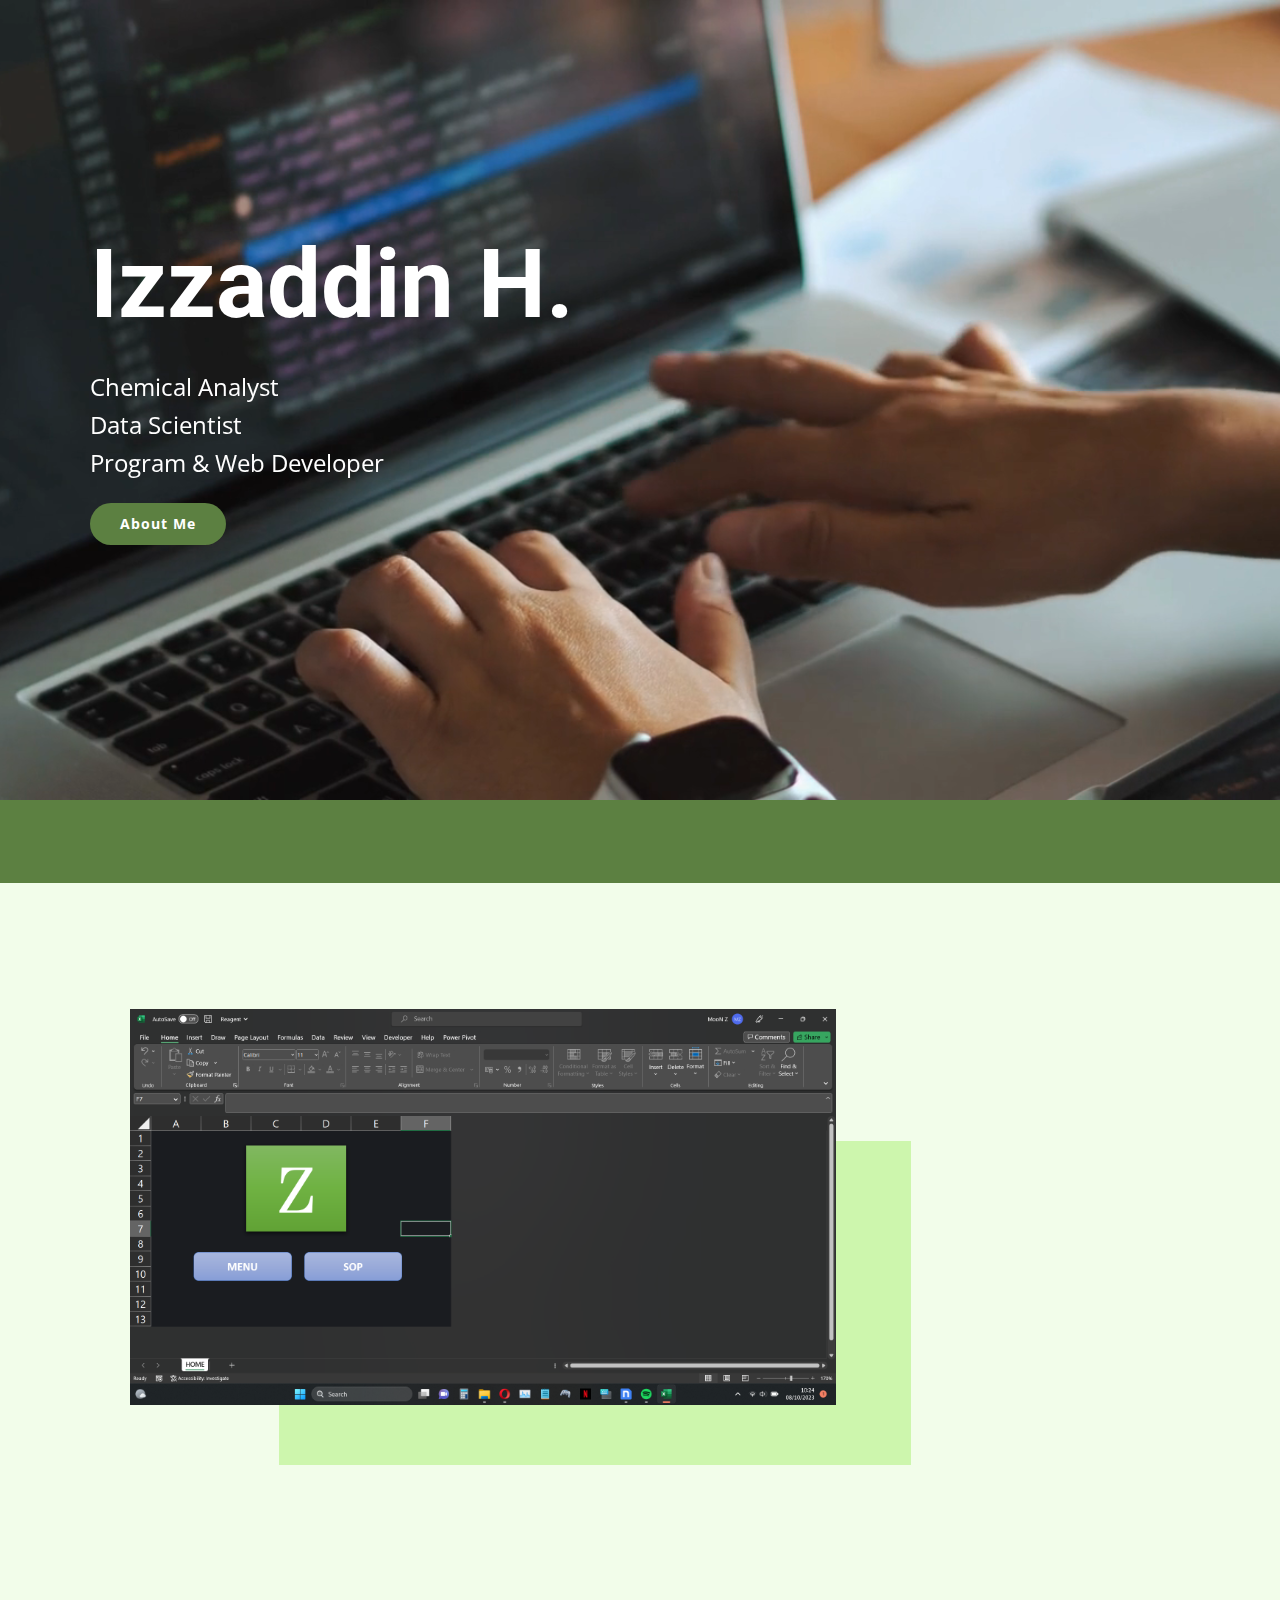
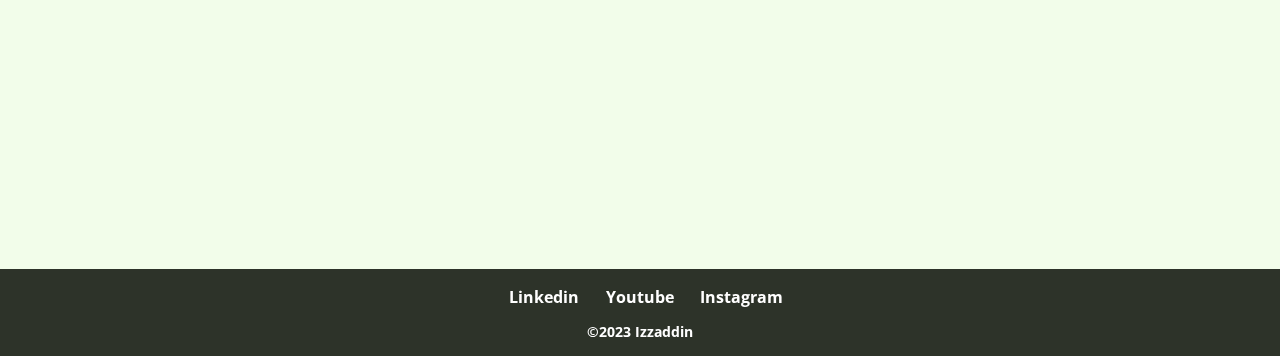
==== commit 8a2fea1d: "Add files via upload" ====
--- a/index.html
+++ b/index.html
@@ -44,7 +44,6 @@
         <h1 class="u-text u-text-body-alt-color u-text-default u-title u-text-1">Izzaddin H.</h1>
         <p class="u-large-text u-text u-text-body-alt-color u-text-variant u-text-2">Chemical Analyst<br>Data Scientist<br>Program &amp; Web Developer
         </p>
-
 
 
 
@@ -150,8 +149,6 @@
                 <img class="u-back-image u-expanded" src="images/Screenshot31.png">
               </div>
               <div class="u-align-center u-over-slide u-shading u-valign-bottom-lg u-valign-bottom-md u-valign-bottom-sm u-valign-bottom-xl u-over-slide-4">
-                <h3 class="u-gallery-heading">Sample Title</h3>
-                <p class="u-gallery-text">Sample Text</p>
               </div>
               <style data-mode="XL" data-visited="true"></style>
               <style data-mode="LG" data-visited="true"></style>
@@ -188,10 +185,10 @@
       </div>
     </section>
     <section class="u-align-center u-clearfix u-palette-4-light-3 u-section-5" id="sec-1b21">
-      <div class="u-clearfix u-sheet u-valign-middle-md u-valign-middle-sm u-valign-middle-xs u-sheet-1">
-        <h1 class="u-custom-font u-font-merriweather u-text u-text-default u-text-2" data-animation-name="customAnimationIn" data-animation-duration="500">Soon</h1>
-        <h1 class="u-custom-font u-font-merriweather u-text u-text-default u-text-3" data-animation-name="customAnimationIn" data-animation-duration="1000">Case</h1>
-        <h1 class="u-custom-font u-font-merriweather u-text u-text-default u-text-1" data-animation-name="customAnimationIn" data-animation-duration="1500">More</h1>
+      <div class="u-clearfix u-sheet u-sheet-1">
+        <h1 class="u-align-center u-custom-font u-custom-item u-font-merriweather u-text u-text-default u-text-1" data-animation-name="customAnimationIn" data-animation-duration="1500">More</h1>
+        <h1 class="u-align-center u-custom-font u-custom-item u-font-merriweather u-text u-text-default u-text-2" data-animation-name="customAnimationIn" data-animation-duration="2500">Case</h1>
+        <h1 class="u-align-center u-custom-font u-custom-item u-font-merriweather u-text u-text-default u-text-3" data-animation-name="customAnimationIn" data-animation-duration="3500">Soon</h1>
       </div>
     </section>
     <style class="u-overlap-style">.u-overlap:not(.u-sticky-scroll) .u-header {
@@ -224,7 +221,6 @@
         <p class="u-small-text u-text u-text-variant u-text-white u-text-1">©2023 Izzaddin<br>
         </p>
       </div></footer>
-  
 
 <script>
 // Get the modal
@@ -253,6 +249,5 @@
   }
 }
 </script>
-
-
-</body></html>
+  
+</body></html>--- a/nicepage.css
+++ b/nicepage.css
@@ -29342,9 +29342,6 @@
 a.u-link.u-hover-palette-4-light-2:hover {
   color: #cdf6ad !important;
 }
-
-
-
 .u-palette-4-light-3,
 .u-body.u-palette-4-light-3,
 section.u-palette-4-light-3:before,
@@ -29377,54 +29374,6 @@
   color: #111111 !important;
   background-color: #d6f9be !important;
 }
-
-
-
-.u-palette-4-light-3z,
-.u-body.u-palette-4-light-3z,
-section.u-palette-4-light-3z:before,
-.u-palette-4-light-3z > .u-audio-main-layout-wrapper:before,
-.u-palette-4-light-3z > .u-container-layout:before,
-.u-palette-4-light-3z > .u-inner-container-layout:before,
-.u-palette-4-light-3z.u-sidenav:before,
-.u-container-layout.u-container-layout.u-palette-4-light-3z:before,
-.u-table-alt-palette-4-light-3 tr:nth-child(even) {
-  color: #111111;
-  background-color: #111111c2;
-}
-.u-input.u-palette-4-light-3z,
-.u-field-input.u-palette-4-light-3z,
-.u-button-style.u-palette-4-light-3z,
-.u-button-style.u-palette-4-light-3z[class*="u-border-"] {
-  color: #111111 !important;
-  background-color: #f2fdea !important;
-}
-.u-button-style.u-palette-4-light-3z:hover,
-.u-button-style.u-palette-4-light-3z[class*="u-border-"]:hover,
-.u-button-style.u-palette-4-light-3z:focus,
-.u-button-style.u-palette-4-light-3z[class*="u-border-"]:focus,
-.u-button-style.u-button-style.u-palette-4-light-3z:active,
-.u-button-style.u-button-style.u-palette-4-light-3z[class*="u-border-"]:active,
-.u-button-style.u-button-style.u-palette-4-light-3z.active,
-.u-button-style.u-button-style.u-palette-4-light-3z[class*="u-border-"].active,
-li.active > .u-button-style.u-button-style.u-palette-4-light-3z,
-li.active > .u-button-style.u-button-style.u-palette-4-light-3z[class*="u-border-"] {
-  color: #111111 !important;
-  background-color: #d6f9be !important;
-}
-
-
-
-
-
-
-
-
-
-
-
-
-
 .u-hover-palette-4-light-3:hover,
 .u-hover-palette-4-light-3[class*="u-border-"]:hover,
 .u-hover-palette-4-light-3:focus,
@@ -29452,6 +29401,42 @@
 a.u-link.u-hover-palette-4-light-3:hover {
   color: #f2fdea !important;
 }
+
+
+.u-palette-4-light-3z,
+.u-body.u-palette-4-light-3z,
+section.u-palette-4-light-3z:before,
+.u-palette-4-light-3z > .u-audio-main-layout-wrapper:before,
+.u-palette-4-light-3z > .u-container-layout:before,
+.u-palette-4-light-3z > .u-inner-container-layout:before,
+.u-palette-4-light-3z.u-sidenav:before,
+.u-container-layout.u-container-layout.u-palette-4-light-3z:before,
+.u-table-alt-palette-4-light-3 tr:nth-child(even) {
+  color: #111111;
+  background-color: #111111c2;
+}
+.u-input.u-palette-4-light-3z,
+.u-field-input.u-palette-4-light-3z,
+.u-button-style.u-palette-4-light-3z,
+.u-button-style.u-palette-4-light-3z[class*="u-border-"] {
+  color: #111111 !important;
+  background-color: #f2fdea !important;
+}
+.u-button-style.u-palette-4-light-3z:hover,
+.u-button-style.u-palette-4-light-3z[class*="u-border-"]:hover,
+.u-button-style.u-palette-4-light-3z:focus,
+.u-button-style.u-palette-4-light-3z[class*="u-border-"]:focus,
+.u-button-style.u-button-style.u-palette-4-light-3z:active,
+.u-button-style.u-button-style.u-palette-4-light-3z[class*="u-border-"]:active,
+.u-button-style.u-button-style.u-palette-4-light-3z.active,
+.u-button-style.u-button-style.u-palette-4-light-3z[class*="u-border-"].active,
+li.active > .u-button-style.u-button-style.u-palette-4-light-3z,
+li.active > .u-button-style.u-button-style.u-palette-4-light-3z[class*="u-border-"] {
+  color: #111111 !important;
+  background-color: #d6f9be !important;
+}
+
+
 .u-palette-4-base,
 .u-body.u-palette-4-base,
 section.u-palette-4-base:before,
@@ -42157,4 +42142,4 @@
 
  /*begin-variables base-font-size*/ 
  html { font-size: 16px; }
- /*end-variables base-font-size*/
+ /*end-variables base-font-size*/--- a/Home.css
+++ b/Home.css
@@ -33,6 +33,7 @@
 }
 
 
+
 .u-section-1 .u-sheet-1 {
   min-height: 800px;
 }
@@ -576,7 +577,7 @@
 }
 
 .u-section-5 .u-sheet-1 {
-  min-height: 330px;
+  min-height: 304px;
 }
 
 .u-section-5 .u-text-1 {
@@ -585,7 +586,7 @@
   --animation-custom_in-opacity: 0;
   --animation-custom_in-rotate: 0deg;
   --animation-custom_in-scale: 1;
-  margin: 100px auto 0 289px;
+  margin: 75px auto 0 269px;
 }
 
 .u-section-5 .u-text-2 {
@@ -594,7 +595,7 @@
   --animation-custom_in-opacity: 0;
   --animation-custom_in-rotate: 0deg;
   --animation-custom_in-scale: 1;
-  margin: -80px 269px 0 auto;
+  margin: -79px auto 0 493px;
 }
 
 .u-section-5 .u-text-3 {
@@ -603,89 +604,81 @@
   --animation-custom_in-opacity: 0;
   --animation-custom_in-rotate: 0deg;
   --animation-custom_in-scale: 1;
-  margin: -79px 474px 0 auto;
+  margin: -79px auto 59px 693px;
 }
 
 @media (max-width: 1199px) {
-  .u-section-5 .u-sheet-1 {
-    min-height: 317px;
-  }
-
   .u-section-5 .u-text-1 {
     width: auto;
-    margin-left: 231px;
+    margin-top: 86px;
+    margin-left: 220px;
   }
 
   .u-section-5 .u-text-2 {
     width: auto;
-    margin-top: -65px;
-    margin-right: auto;
-    margin-left: 561px;
+    margin-top: -66px;
+    margin-left: 406px;
   }
 
   .u-section-5 .u-text-3 {
     width: auto;
     margin-top: -66px;
-    margin-right: auto;
-    margin-left: 406px;
+    margin-bottom: 60px;
+    margin-left: 572px;
   }
 }
 
 @media (max-width: 991px) {
-  .u-section-5 .u-sheet-1 {
-    min-height: 316px;
-  }
-
   .u-section-5 .u-text-1 {
-    margin-top: 101px;
-    margin-left: 121px;
+    margin-left: 119px;
   }
 
   .u-section-5 .u-text-2 {
-    margin-top: -66px;
-    margin-left: 450px;
+    margin-left: 296px;
   }
 
   .u-section-5 .u-text-3 {
-    margin-left: 295px;
+    margin-left: 453px;
   }
 }
 
 @media (max-width: 767px) {
   .u-section-5 .u-sheet-1 {
-    min-height: 303px;
+    min-height: 306px;
   }
 
   .u-section-5 .u-text-1 {
     margin-top: 100px;
-    margin-left: 73px;
+    margin-left: 72px;
   }
 
   .u-section-5 .u-text-2 {
-    margin-top: -52px;
-    margin-left: 347px;
+    margin-top: -53px;
+    margin-left: 219px;
   }
 
   .u-section-5 .u-text-3 {
     margin-top: -53px;
-    margin-left: 218px;
+    margin-left: 348px;
   }
 }
 
 @media (max-width: 575px) {
+  .u-section-5 .u-sheet-1 {
+    min-height: 266px;
+  }
+
   .u-section-5 .u-text-1 {
-    margin-top: 74px;
-    margin-left: 23px;
+    margin-left: 22px;
   }
 
   .u-section-5 .u-text-2 {
     margin-top: -39px;
-    margin-left: 228px;
+    margin-left: 131px;
   }
 
   .u-section-5 .u-text-3 {
     margin-top: -39px;
-    margin-left: auto;
-    margin-bottom: 60px;
-  }
-}
+    margin-left: 228px;
+  }
+}